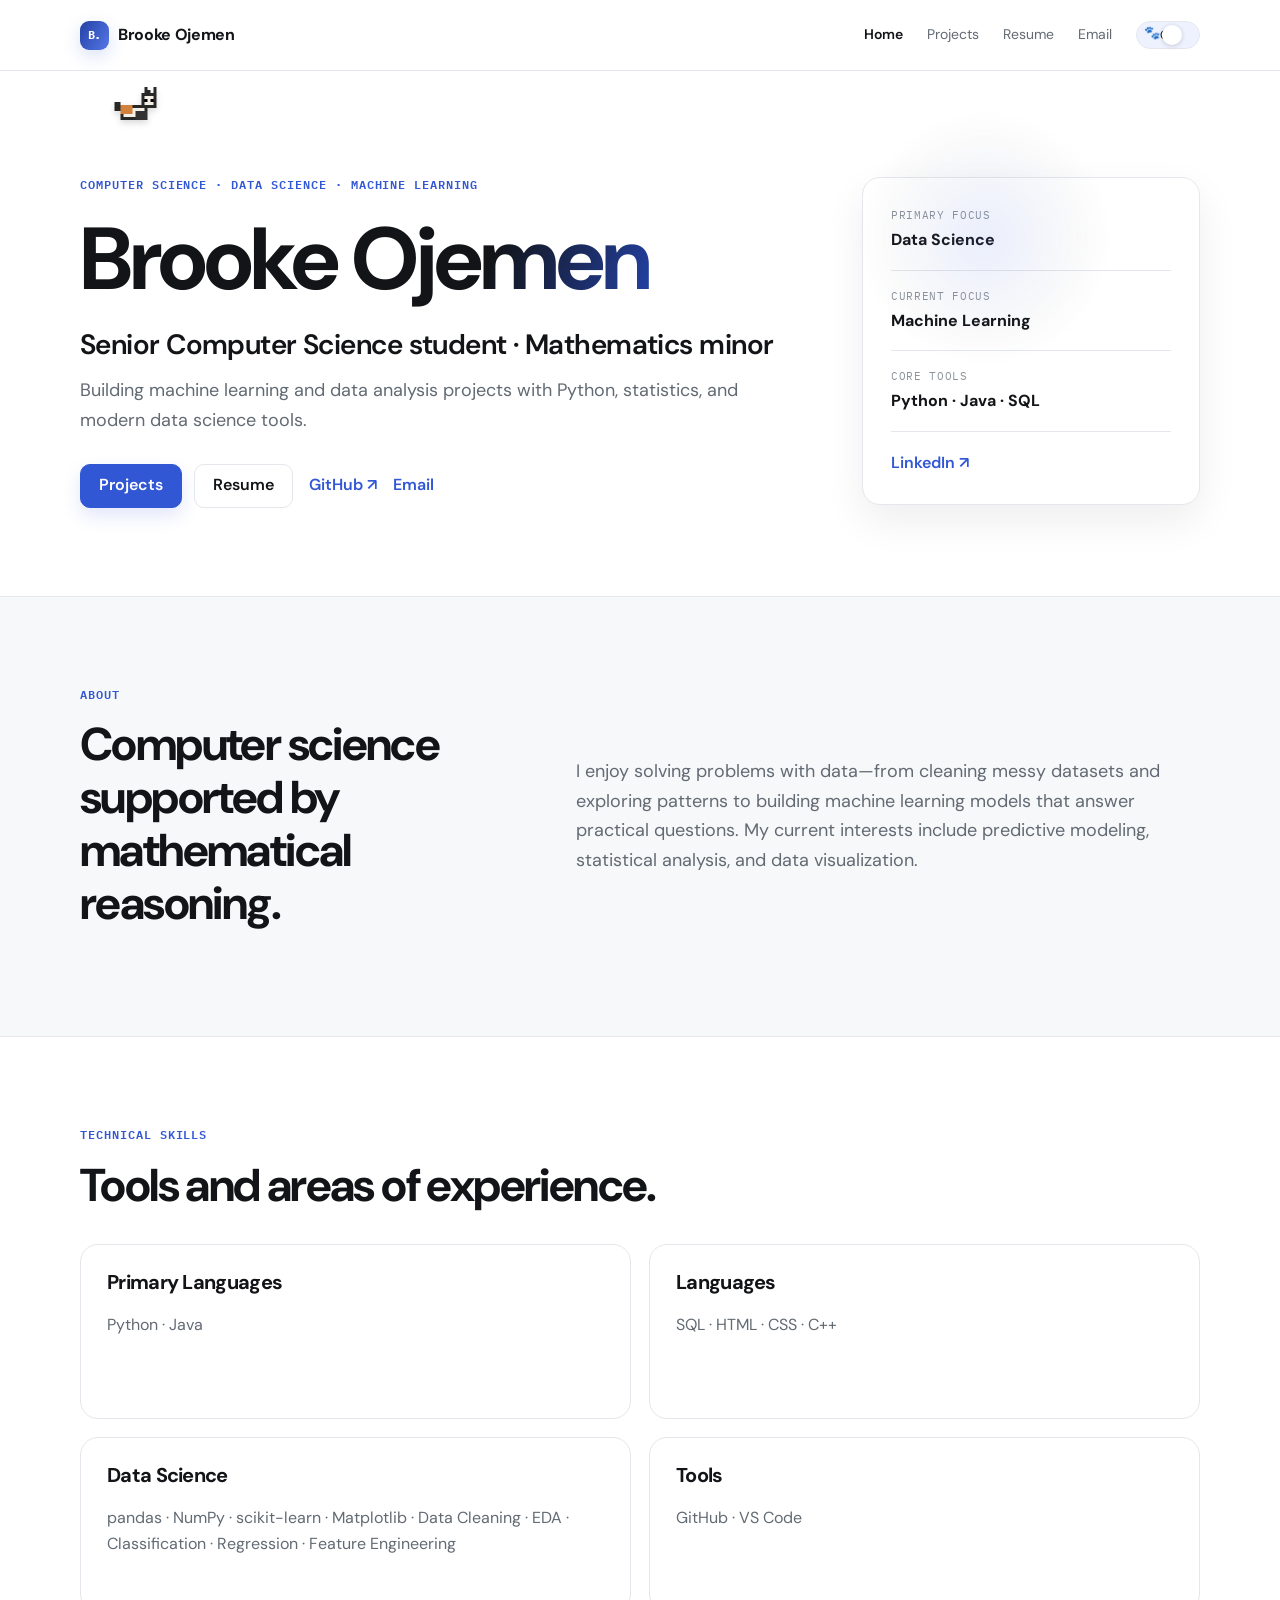
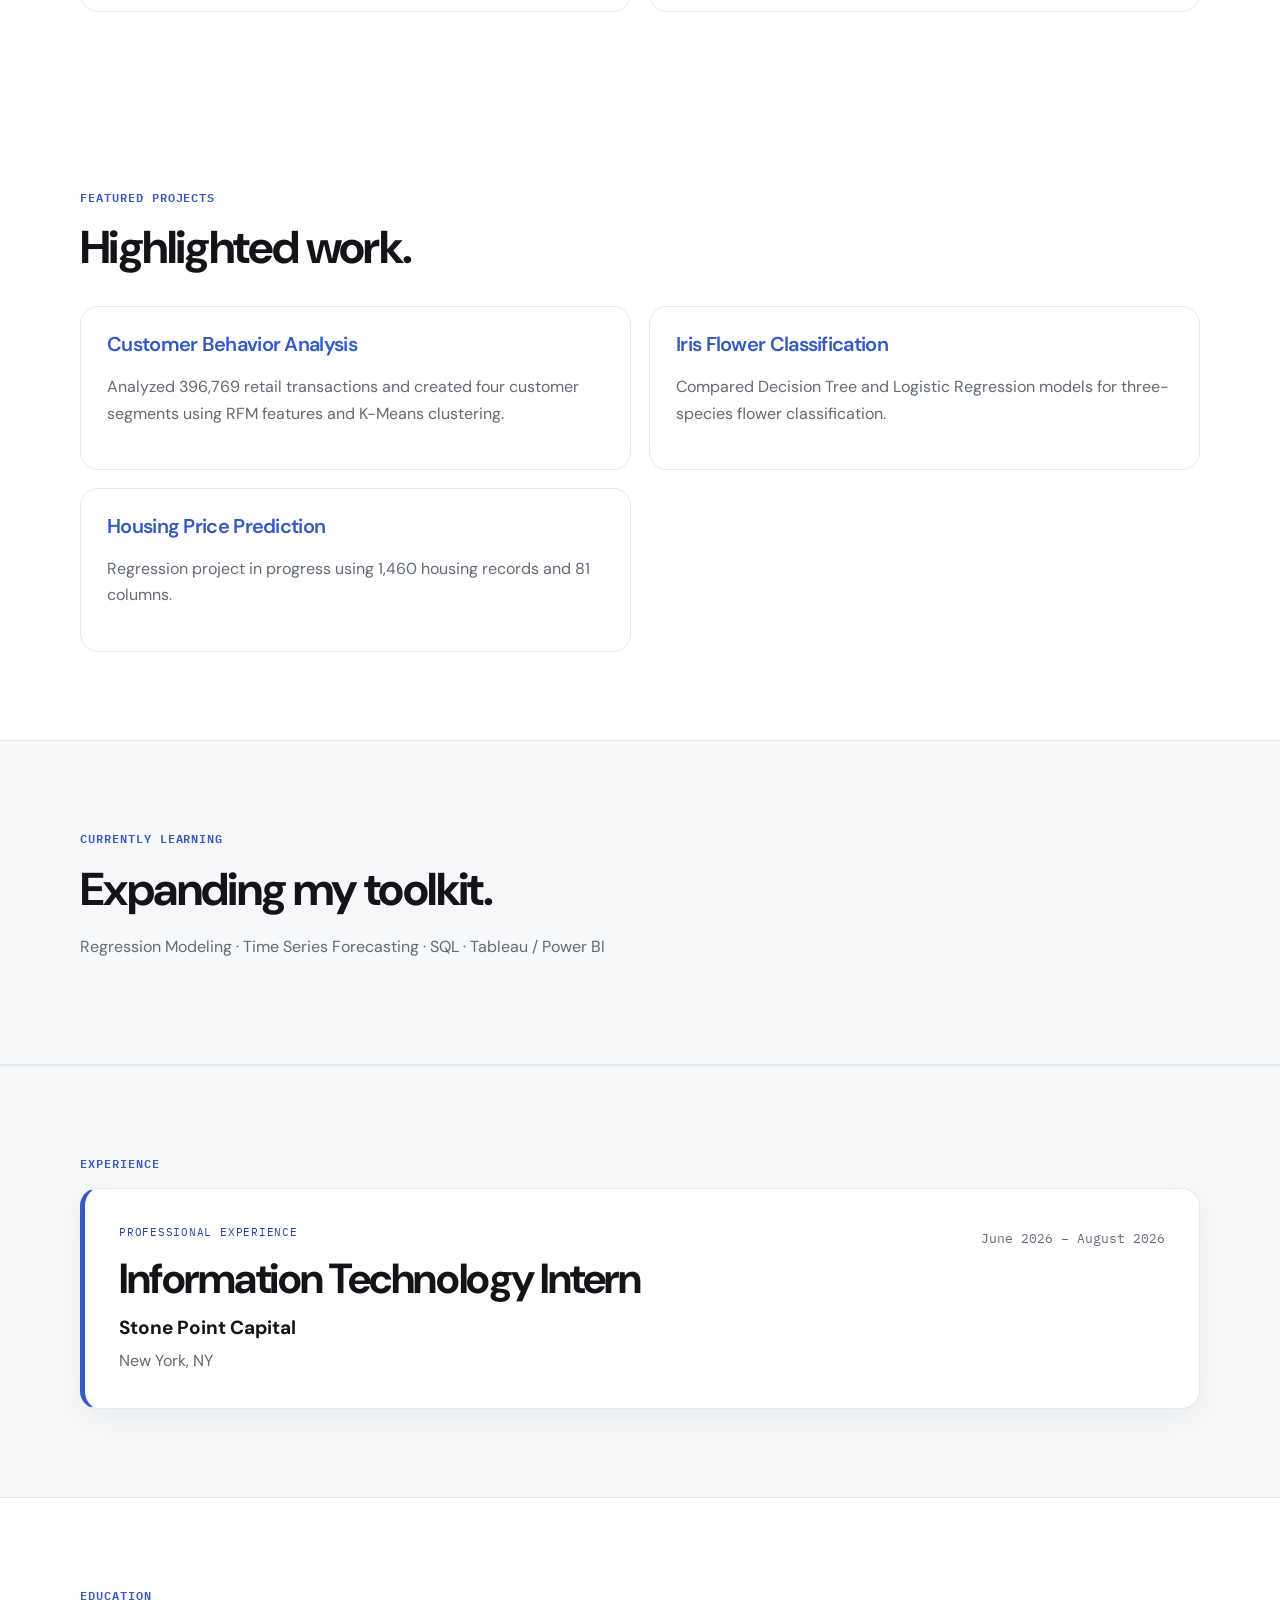
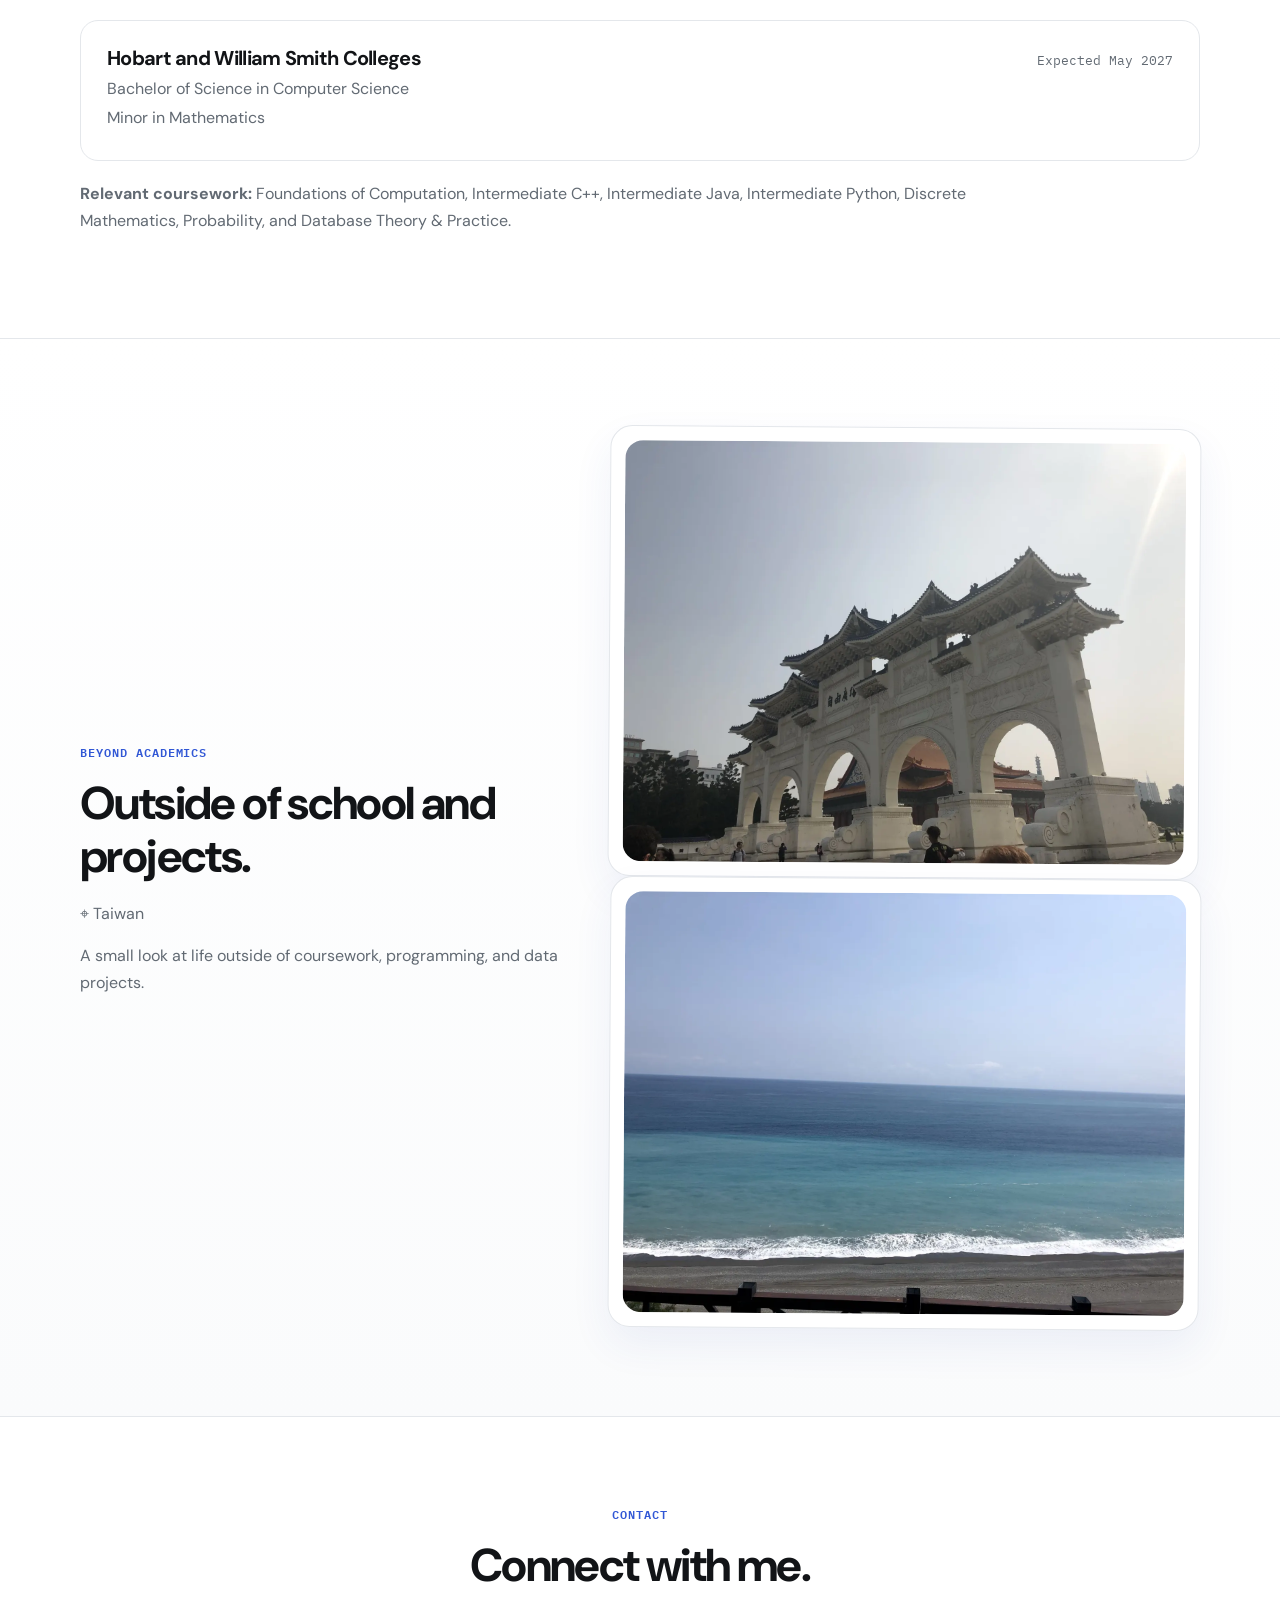
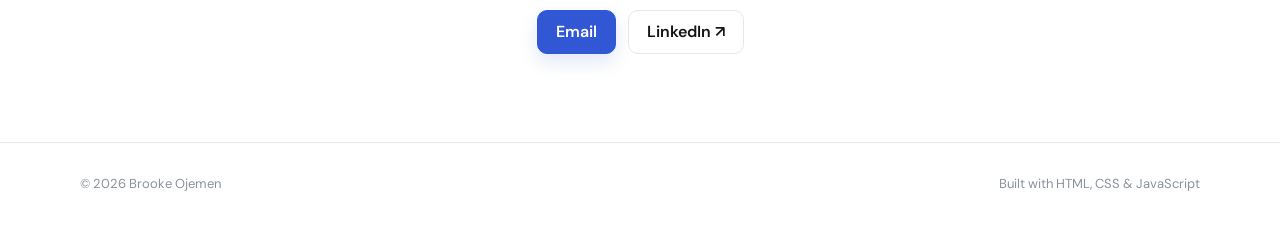
==== index.html @ 519da1c7 "Add files via upload" ====
<!DOCTYPE html>

<html lang="en">
<head>
<meta charset="utf-8"/>
<meta content="width=device-width, initial-scale=1.0" name="viewport"/>
<meta content="Brooke Ojemen — Senior Computer Science student with a Mathematics minor building machine learning and data analysis projects with Python." name="description"/>
<title>Brooke Ojemen — Data Science Portfolio</title>
<link href="https://fonts.googleapis.com" rel="preconnect"/>
<link crossorigin="" href="https://fonts.gstatic.com" rel="preconnect"/>
<link href="https://fonts.googleapis.com/css2?family=DM+Sans:wght@400;500;600;700&amp;family=IBM+Plex+Mono:wght@400;500;600&amp;display=swap" rel="stylesheet"/>
<link href="style.css" rel="stylesheet"/>
<link href="favicon.svg" rel="icon" type="image/svg+xml"/></head>
<body>
<nav class="site-nav">
<div class="container nav-inner">
<a class="brand" href="index.html"><span class="brand-mark">B.</span> Brooke Ojemen</a>
<div class="nav-links">
<a aria-current="page" href="index.html">Home</a>
<a href="projects.html">Projects</a>
<a href="resume.pdf" rel="noopener" target="_blank">Resume</a>
<a href="mailto:brooke.ojemen@gmail.com">Email</a>
<button aria-label="Hide cat" aria-pressed="true" class="cat-toggle" data-cat-toggle="" title="Hide cat" type="button"><span aria-hidden="true">🐾</span></button>
</div>
</div>
</nav>
<main>
<section class="hero hero--formal container">
<div class="hero-copy">
<p class="eyebrow">Computer Science · Data Science · Machine Learning</p>
<h1>Brooke Ojemen</h1>
<p class="hero-title">Senior Computer Science student · Mathematics minor</p>
<p class="hero-text">Building machine learning and data analysis projects with Python, statistics, and modern data science tools.</p>
<div class="hero-actions"><a class="button" href="projects.html">Projects</a><a class="button button--ghost" href="resume.pdf" rel="noopener" target="_blank">Resume</a><span class="hero-secondary-links"><a href="https://github.com/brookeojemen" rel="noopener" target="_blank">GitHub ↗</a><a href="mailto:brooke.ojemen@gmail.com">Email</a></span></div>
</div>
<aside aria-label="Professional focus" class="hero-summary">
<div class="summary-line"><span>Primary focus</span><strong>Data Science</strong></div>
<div class="summary-line"><span>Current focus</span><strong>Machine Learning</strong></div>
<div class="summary-line"><span>Core tools</span><strong>Python · Java · SQL</strong></div>
<a class="linkedin-link" href="https://www.linkedin.com/in/brooke-o-9422b2340" rel="noopener" target="_blank">LinkedIn ↗</a>
</aside>
</section>
<section class="section section--soft">
<div class="container two-col about-formal">
<div>
<p class="eyebrow">About</p>
<h2>Computer science supported by mathematical reasoning.</h2>
</div>
<div class="body-copy">
<p>I enjoy solving problems with data—from cleaning messy datasets and exploring patterns to building machine learning models that answer practical questions. My current interests include predictive modeling, statistical analysis, and data visualization.</p>
</div>
</div>
</section>
<section class="section container">
<div class="section-heading">
<div>
<p class="eyebrow">Technical Skills</p>
<h2>Tools and areas of experience.</h2>
</div>
</div>
<div class="skills-grid skills-grid--resume">
<article class="skill-card">
<h3>Primary Languages</h3>
<p>Python · Java</p>
</article>
<article class="skill-card">
<h3>Languages</h3>
<p>SQL · HTML · CSS · C++</p>
</article>
<article class="skill-card">
<h3>Data Science</h3>
<p>pandas · NumPy · scikit-learn · Matplotlib · Data Cleaning · EDA · Classification · Regression · Feature Engineering</p>
</article>
<article class="skill-card">
<h3>Tools</h3>
<p>GitHub · VS Code</p>
</article>
</div>
</section>

<section class="section container">
<div class="section-heading">
<div>
<p class="eyebrow">Featured Projects</p>
<h2>Highlighted work.</h2>
</div>
</div>
<div class="skills-grid">
<article class="skill-card">
<h3><a class="text-link" href="project-details/customer-behavior.html">Customer Behavior Analysis</a></h3>
<p>Analyzed 396,769 retail transactions and created four customer segments using RFM features and K-Means clustering.</p>
</article>
<article class="skill-card">
<h3><a class="text-link" href="project-details/iris.html">Iris Flower Classification</a></h3>
<p>Compared Decision Tree and Logistic Regression models for three-species flower classification.</p>
</article>
<article class="skill-card">
<h3><a class="text-link" href="project-details/housing.html">Housing Price Prediction</a></h3>
<p>Regression project in progress using 1,460 housing records and 81 columns.</p>
</article>
</div>
</section>

<section class="section section--soft">
<div class="container">
<p class="eyebrow">Currently Learning</p>
<h2>Expanding my toolkit.</h2>
<p>Regression Modeling · Time Series Forecasting · SQL · Tableau / Power BI</p>
</div>
</section>
<section class="section section--soft" id="experience">
<div class="container">
<p class="eyebrow">Experience</p>
<div class="experience-card">
<div class="experience-main">
<p class="experience-type">Professional Experience</p>
<h2>Information Technology Intern</h2>
<p class="experience-company">Stone Point Capital</p>
<p class="experience-location">New York, NY</p>
</div>
<div class="experience-date">June 2026 – August 2026</div>
</div>
</div>
</section>
<section class="section container">
<p class="eyebrow">Education</p>
<div class="education-card education-card--resume">
<div>
<h3>Hobart and William Smith Colleges</h3>
<p>Bachelor of Science in Computer Science</p>
<p>Minor in Mathematics</p>
</div>
<p class="education-date">Expected May 2027</p>
</div>
<p class="coursework"><strong>Relevant coursework:</strong> Foundations of Computation, Intermediate C++, Intermediate Java, Intermediate Python, Discrete Mathematics, Probability, and Database Theory &amp; Practice.</p>
</section>
<section class="section hobby-section section--soft">
<div class="container hobby-grid">
<div class="hobby-copy">
<p class="eyebrow">Beyond academics</p>
<h2>Outside of school and projects.</h2>
<p class="hobby-location"><span aria-hidden="true">⌖</span> Taiwan</p>
<p>A small look at life outside of coursework, programming, and data projects.</p>
</div>
<div class="hobby-gallery">
<figure class="hobby-card"><img alt="Photo from Taiwan" class="hobby-photo" loading="lazy" src="Image(1).webp"/></figure>
<figure class="hobby-card"><img alt="Photo from Taiwan" class="hobby-photo" loading="lazy" src="Image.webp"/></figure>
</div>
</div>
</section>
<section class="section container contact-section">
<p class="eyebrow">Contact</p>
<h2>Connect with me.</h2>
<div class="hero-actions contact-actions">
<a class="button" href="mailto:brooke.ojemen@gmail.com">Email</a>
<a class="button button--ghost" href="https://www.linkedin.com/in/brooke-o-9422b2340" rel="noopener" target="_blank">LinkedIn ↗</a>
</div>
</section>
</main>
<footer class="footer">
<div class="container footer-inner"><span>© 2026 Brooke Ojemen</span><span>Built with HTML, CSS &amp; JavaScript</span></div>
</footer>
<script src="script.js"></script>
</body>
</html>
---- style.css ----
:root {
  --bg: #ffffff;
  --surface: #f7f8fa;
  --surface-2: #f1f3f5;
  --text: #121417;
  --muted: #626a73;
  --faint: #8a929b;
  --line: #e4e7eb;
  --accent: #3157d5;
  --accent-dark: #2442a6;
  --accent-soft: #eef2ff;
  --success: #2442a6;
  --success-soft: #eef2ff;
  --warn: #91650a;
  --warn-soft: #fff7df;
  --danger: #b42318;
  --shadow: 0 16px 40px rgba(18, 20, 23, 0.07);
  --radius: 18px;
  --radius-sm: 12px;
  --container: 1120px;
  --sans: "DM Sans", system-ui, -apple-system, BlinkMacSystemFont, "Segoe UI", sans-serif;
  --mono: "IBM Plex Mono", ui-monospace, SFMono-Regular, Menlo, monospace;
}

* { box-sizing: border-box; }
html { scroll-behavior: smooth; }
body { margin: 0; background: var(--bg); color: var(--text); font-family: var(--sans); line-height: 1.65; -webkit-font-smoothing: antialiased; }
a { color: inherit; }
button, input, textarea, select { font: inherit; }
button { cursor: pointer; }
::selection { background: var(--accent-soft); }

.container { width: min(calc(100% - 40px), var(--container)); margin: 0 auto; }
.site-nav { position: sticky; top: 0; z-index: 30; background: rgba(255,255,255,.92); backdrop-filter: blur(14px); border-bottom: 1px solid var(--line); }
.nav-inner { min-height: 70px; display: flex; align-items: center; justify-content: space-between; gap: 24px; }
.brand { text-decoration: none; font-weight: 700; letter-spacing: -.02em; }
.nav-links { display: flex; gap: 24px; align-items: center; font-size: 14px; }
.nav-links a { text-decoration: none; color: var(--muted); }
.nav-links a:hover, .nav-links a[aria-current="page"] { color: var(--text); }
.nav-links a[aria-current="page"] { font-weight: 600; }

.hero { padding: 104px 0 88px; display: grid; grid-template-columns: minmax(0, 1.45fr) minmax(300px, .7fr); gap: 80px; align-items: center; }
.eyebrow { margin: 0 0 14px; color: var(--accent); font-family: var(--mono); font-size: 12px; font-weight: 600; letter-spacing: .08em; text-transform: uppercase; }
h1, h2, h3 { margin-top: 0; line-height: 1.15; letter-spacing: -.035em; }
h1 { font-size: clamp(48px, 7vw, 78px); margin-bottom: 24px; max-width: 12ch; }
h2 { font-size: clamp(30px, 4vw, 46px); margin-bottom: 18px; }
h3 { font-size: 20px; }
p { color: var(--muted); }
.hero-text { max-width: 700px; font-size: 20px; margin: 0 0 30px; }
.hero-actions, .hero-links { display: flex; gap: 12px; flex-wrap: wrap; align-items: center; }
.hero-links { margin-top: 22px; gap: 22px; font-size: 14px; }
.hero-links a, .text-link { color: var(--accent); text-decoration: none; font-weight: 600; }
.hero-links a:hover, .text-link:hover { color: var(--accent-dark); }

.button { display: inline-flex; align-items: center; justify-content: center; min-height: 44px; padding: 0 18px; border: 1px solid var(--accent); border-radius: 10px; background: var(--accent); color: white; text-decoration: none; font-weight: 600; transition: transform .15s ease, background .15s ease; }
.button:hover { background: var(--accent-dark); transform: translateY(-1px); }
.button--ghost { background: white; border-color: var(--line); color: var(--text); }
.button--ghost:hover { background: var(--surface); }
.button--danger { background: white; border-color: #d7dbe2; color: var(--danger); }
.button--danger:hover { background: #f5f6f8; }

.profile-card { border: 1px solid var(--line); border-radius: var(--radius); padding: 26px; box-shadow: var(--shadow); background: white; }
.profile-label { margin: 0 0 10px; font-size: 13px; font-family: var(--mono); color: var(--faint); text-transform: uppercase; letter-spacing: .06em; }
.profile-row { display: grid; grid-template-columns: 36px 1fr; gap: 12px; align-items: center; padding: 14px 0; border-bottom: 1px solid var(--line); }
.profile-row span { color: var(--faint); font-family: var(--mono); font-size: 12px; }
.profile-row strong { font-size: 15px; }
.profile-note { margin: 18px 0 0; font-size: 14px; }

.section { padding: 88px 0; }
.section--soft { background: var(--surface); border-top: 1px solid var(--line); border-bottom: 1px solid var(--line); }
.two-col { display: grid; grid-template-columns: .8fr 1.2fr; gap: 80px; }
.body-copy { max-width: 690px; font-size: 18px; }
.body-copy p:first-child { margin-top: 0; }
.section-heading { display: flex; justify-content: space-between; gap: 24px; align-items: end; margin-bottom: 32px; }
.section-heading h2 { margin-bottom: 0; }

.featured-grid, .skills-grid { display: grid; grid-template-columns: repeat(3, 1fr); gap: 18px; }
.skills-grid { grid-template-columns: repeat(2, 1fr); }
.mini-project, .skill-card, .education-card { border: 1px solid var(--line); background: white; border-radius: var(--radius); padding: 26px; }
.mini-project { min-height: 270px; display: flex; flex-direction: column; }
.mini-project p { margin-top: 0; }
.mini-project .tag-row { margin-top: auto; }
.skill-card h3 { margin-bottom: 18px; }

.tag-row, .metric-row { display: flex; flex-wrap: wrap; gap: 8px; }
.tag { display: inline-flex; padding: 5px 9px; border-radius: 999px; background: var(--surface-2); color: #4b5563; font-family: var(--mono); font-size: 11px; }
.metric-row { margin: 4px 0 18px; }
.metric-row span { font-size: 12px; color: var(--accent-dark); background: var(--accent-soft); padding: 6px 9px; border-radius: 8px; }

.timeline { border-top: 1px solid var(--line); }
.timeline-item { display: grid; grid-template-columns: 220px 1fr; gap: 40px; padding: 30px 0; border-bottom: 1px solid var(--line); }
.timeline-date { color: var(--faint); font-family: var(--mono); font-size: 13px; }
.timeline-item h3 { margin-bottom: 4px; }
.timeline-org { margin: 0 0 10px; }
.muted { color: var(--faint); }
.education-card { display: flex; justify-content: space-between; gap: 24px; align-items: start; }
.education-card h3, .education-card p { margin-bottom: 6px; }
.education-date { white-space: nowrap; font-family: var(--mono); font-size: 13px; }
.coursework { max-width: 920px; margin-top: 20px; }
.contact-section { text-align: center; max-width: 900px; }
.contact-section h2 { max-width: 18ch; margin-left: auto; margin-right: auto; }

.page-hero { padding: 88px 0 46px; }
.page-hero--compact { padding-bottom: 30px; }
.page-hero h1 { font-size: clamp(48px, 7vw, 72px); margin-bottom: 16px; }
.page-hero p { max-width: 720px; font-size: 18px; }
.project-controls { display: grid; grid-template-columns: 2fr 1fr 1fr 1fr; gap: 14px; padding: 22px; border: 1px solid var(--line); border-radius: var(--radius); background: var(--surface); }
.project-controls label, .project-form label { display: flex; flex-direction: column; gap: 7px; color: var(--muted); font-size: 12px; font-weight: 600; }
.project-controls input, .project-controls select, .project-form input, .project-form textarea, .project-form select { width: 100%; border: 1px solid var(--line); border-radius: 10px; background: white; color: var(--text); padding: 11px 12px; outline: none; }
.project-controls input:focus, .project-controls select:focus, .project-form input:focus, .project-form textarea:focus, .project-form select:focus { border-color: var(--accent); box-shadow: 0 0 0 3px var(--accent-soft); }
.projects-section { padding: 28px 0 90px; }
.project-list-head { display: flex; justify-content: space-between; align-items: center; margin-bottom: 18px; color: var(--muted); font-size: 14px; }
.project-grid { display: grid; grid-template-columns: repeat(2, 1fr); gap: 20px; }
.project-card { border: 1px solid var(--line); border-radius: var(--radius); padding: 28px; background: white; box-shadow: 0 1px 0 rgba(18,20,23,.02); transition: transform .18s ease, box-shadow .18s ease, border-color .18s ease; }
.project-card:hover { transform: translateY(-3px); border-color: #cfd4dc; box-shadow: var(--shadow); }
.project-card__top { display: flex; justify-content: space-between; gap: 18px; align-items: flex-start; }
.project-card h2 { font-size: 27px; margin-bottom: 16px; }
.project-meta { margin: 0 0 9px; color: var(--faint); font-family: var(--mono); font-size: 11px; text-transform: uppercase; letter-spacing: .05em; }
.project-description { min-height: 76px; }
.status { flex: 0 0 auto; padding: 5px 9px; border-radius: 999px; font-size: 11px; font-family: var(--mono); }
.status--done { background: var(--success-soft); color: var(--success); }
.status--wip { background: var(--warn-soft); color: var(--warn); }
.project-card__foot { display: flex; justify-content: space-between; gap: 18px; align-items: center; margin-top: 24px; padding-top: 18px; border-top: 1px solid var(--line); }
.project-id { color: var(--faint); font-family: var(--mono); font-size: 10px; }
.project-links { display: flex; gap: 16px; align-items: center; font-size: 13px; }
.empty-state { text-align: center; padding: 70px 20px; border: 1px dashed var(--line); border-radius: var(--radius); }

.admin-page { padding-bottom: 90px; }
.admin-layout { display: grid; grid-template-columns: minmax(0,.9fr) minmax(0,1.1fr); gap: 24px; align-items: start; }
.admin-panel { border: 1px solid var(--line); border-radius: var(--radius); padding: 26px; background: white; }
.admin-panel:first-child { position: sticky; top: 94px; }
.panel-head { display: flex; justify-content: space-between; gap: 18px; align-items: center; margin-bottom: 20px; }
.panel-head h2 { margin: 0; font-size: 25px; }
.project-form { display: grid; gap: 15px; }
.form-grid { display: grid; grid-template-columns: 1fr 1fr; gap: 14px; }
.checkbox-label { flex-direction: row !important; align-items: center; justify-content: flex-start; padding-top: 28px; }
.checkbox-label input { width: auto; }
.admin-toolbar, .admin-actions { display: flex; gap: 9px; flex-wrap: wrap; }
.admin-toolbar .button, .admin-actions .button { min-height: 38px; padding: 0 12px; font-size: 12px; }
.admin-help { padding: 12px 14px; border-radius: 10px; background: var(--accent-soft); color: var(--accent-dark); font-size: 13px; }
.admin-help code { font-family: var(--mono); }
.admin-list { display: grid; gap: 12px; }
.admin-item { border: 1px solid var(--line); border-radius: var(--radius-sm); padding: 18px; }
.admin-item h3 { margin-bottom: 6px; }
.admin-item p { margin-top: 0; }

.footer { border-top: 1px solid var(--line); padding: 30px 0 46px; }
.footer-inner { display: flex; justify-content: space-between; gap: 20px; color: var(--faint); font-size: 13px; }
.footer a { color: var(--muted); text-decoration: none; }

@media (max-width: 900px) {
  .hero { grid-template-columns: 1fr; gap: 40px; padding-top: 72px; }
  .profile-card { max-width: 620px; }
  .two-col { grid-template-columns: 1fr; gap: 24px; }
  .featured-grid { grid-template-columns: 1fr; }
  .project-controls { grid-template-columns: 1fr 1fr; }
  .project-grid { grid-template-columns: 1fr; }
  .admin-layout { grid-template-columns: 1fr; }
  .admin-panel:first-child { position: static; }
}

@media (max-width: 680px) {
  .container { width: min(calc(100% - 28px), var(--container)); }
  .site-nav { position: static; }
  .nav-inner { align-items: flex-start; padding: 16px 0; flex-direction: column; }
  .nav-links { width: 100%; gap: 14px; overflow-x: auto; padding-bottom: 2px; }
  .nav-links a { white-space: nowrap; }
  .hero { padding: 58px 0; }
  h1 { font-size: 46px; }
  .hero-text { font-size: 18px; }
  .section { padding: 64px 0; }
  .section-heading { align-items: flex-start; flex-direction: column; }
  .skills-grid { grid-template-columns: 1fr; }
  .timeline-item { grid-template-columns: 1fr; gap: 8px; }
  .education-card { flex-direction: column; }
  .project-controls { grid-template-columns: 1fr; }
  .project-card__top, .project-card__foot { flex-direction: column; align-items: flex-start; }
  .form-grid { grid-template-columns: 1fr; }
  .checkbox-label { padding-top: 0; }
  .panel-head { align-items: flex-start; flex-direction: column; }
  .footer-inner { flex-direction: column; }
}

@media (prefers-reduced-motion: reduce) {
  * { scroll-behavior: auto !important; transition: none !important; }
}


/* ============================================================
   Brooke-specific personality
   Primary accent: professional blue
   Secondary accent: neutral gray
   ============================================================ */
:root {
  --accent-bright: #5577e6;
  --neutral-accent: #6b7280;
  --neutral-soft: #f1f3f5;
  --accent-gradient: linear-gradient(120deg, #3157d5 0%, #5577e6 62%, #6b7280 140%);
}

.brand { display: inline-flex; align-items: center; gap: 9px; }
.brand-mark {
  width: 29px;
  height: 29px;
  display: inline-grid;
  place-items: center;
  border-radius: 9px;
  background: var(--accent-gradient);
  color: white;
  font-family: var(--mono);
  font-size: 12px;
  letter-spacing: -.04em;
  box-shadow: 0 6px 18px rgba(49,87,213,.18);
}

.nav-links a[aria-current="page"]::after {
  background: var(--accent-gradient);
}

.hero {
  position: relative;
}
.hero::before {
  content: "";
  position: absolute;
  width: 250px;
  height: 250px;
  right: 8%;
  top: 42px;
  border-radius: 50%;
  background: radial-gradient(circle, rgba(85,119,230,.12), rgba(107,114,128,.035) 54%, transparent 72%);
  pointer-events: none;
  filter: blur(2px);
}
.hero-copy, .profile-card { position: relative; z-index: 1; }

.terminal-kicker {
  margin: 0 0 14px;
  font-family: var(--mono);
  font-size: 13px;
  color: var(--muted);
}
.terminal-kicker span { color: var(--accent); font-weight: 700; }

.hero h1 {
  background: linear-gradient(110deg, var(--text) 0%, var(--text) 58%, var(--accent-dark) 82%, var(--accent) 100%);
  -webkit-background-clip: text;
  background-clip: text;
  color: transparent;
}

.button {
  box-shadow: 0 8px 18px rgba(49,87,213,.14);
}
.button--ghost { box-shadow: none; }

.profile-card--personality {
  overflow: hidden;
  border-top: 4px solid var(--accent);
}
.profile-card--personality::after {
  content: "";
  position: absolute;
  width: 90px;
  height: 90px;
  right: -28px;
  top: -34px;
  border-radius: 50%;
  background: var(--neutral-soft);
  z-index: -1;
}

.dataframe {
  border: 1px solid var(--line);
  border-radius: 12px;
  overflow: hidden;
  font-family: var(--mono);
  font-size: 11px;
}
.dataframe-row {
  display: grid;
  grid-template-columns: 30px minmax(0, 1.3fr) minmax(0, .8fr);
  gap: 8px;
  padding: 9px 11px;
  border-bottom: 1px solid var(--line);
  align-items: center;
}
.dataframe-row:last-child { border-bottom: 0; }
.dataframe-row > :first-child { color: var(--faint); }
.dataframe-row strong { font-weight: 500; overflow-wrap: anywhere; }
.dataframe-row em { color: var(--accent-dark); font-style: normal; }
.dataframe-head {
  background: var(--surface);
  color: var(--faint);
  font-size: 10px;
}
.profile-note { display: flex; align-items: center; gap: 7px; }

.live-dot {
  display: inline-block;
  width: 8px;
  height: 8px;
  flex: 0 0 auto;
  border-radius: 50%;
  background: var(--accent-bright);
  box-shadow: 0 0 0 4px rgba(85,119,230,.12);
}

.section--accent {
  background:
    linear-gradient(135deg, rgba(232,251,247,.86), rgba(255,255,255,.95) 52%, rgba(255,240,245,.6));
  border-top: 1px solid #dfe4ef;
  border-bottom: 1px solid #dfe4ef;
}
.currently-heading { align-items: center; }
.currently-badge {
  display: inline-flex;
  gap: 9px;
  align-items: center;
  padding: 8px 11px;
  border: 1px solid #d8deea;
  border-radius: 999px;
  background: rgba(255,255,255,.7);
  color: var(--muted);
  font-family: var(--mono);
  font-size: 11px;
}
.currently-grid {
  display: grid;
  grid-template-columns: repeat(3, 1fr);
  gap: 18px;
}
.currently-card {
  position: relative;
  min-height: 220px;
  padding: 25px;
  border: 1px solid #d8deea;
  border-radius: var(--radius);
  background: rgba(255,255,255,.8);
  overflow: hidden;
}
.currently-card::before {
  content: "";
  position: absolute;
  left: 0;
  top: 0;
  height: 4px;
  width: 100%;
  background: var(--accent-gradient);
}
.currently-card--neutral { border-color: #d8deea; }
.currently-card--neutral::before { background: var(--neutral-accent); }
.currently-label {
  display: inline-block;
  margin-bottom: 34px;
  color: var(--accent-dark);
  font-family: var(--mono);
  font-size: 10px;
  text-transform: uppercase;
  letter-spacing: .08em;
}
.currently-card--neutral .currently-label { color: #4b5563; }
.currently-card h3 { margin-bottom: 10px; }
.currently-card p { margin-bottom: 0; }

.tag:hover {
  background: var(--accent-soft);
  color: var(--accent-dark);
}

.mini-project, .project-card, .skill-card {
  position: relative;
  overflow: hidden;
}
.mini-project::before, .project-card::before {
  content: "";
  position: absolute;
  inset: 0 auto 0 0;
  width: 3px;
  background: var(--accent);
  opacity: 0;
  transition: opacity .18s ease;
}
.mini-project:hover::before, .project-card:hover::before { opacity: 1; }

.mini-question {
  color: var(--text);
  font-weight: 600;
  line-height: 1.45;
}

.project-list-note {
  color: var(--faint);
  font-family: var(--mono);
  font-size: 11px;
}

.project-question {
  margin: 2px 0 18px;
  padding: 15px 17px;
  border-left: 3px solid var(--accent);
  border-radius: 0 10px 10px 0;
  background: var(--accent-soft);
}
.project-question span,
.project-finding span {
  display: block;
  margin-bottom: 6px;
  font-family: var(--mono);
  font-size: 10px;
  text-transform: uppercase;
  letter-spacing: .08em;
  color: var(--accent-dark);
}
.project-question strong {
  display: block;
  font-size: 15px;
  line-height: 1.5;
}
.project-finding {
  margin: 16px 0 18px;
  padding: 14px 16px;
  border: 1px solid #d8deea;
  border-radius: 11px;
  background: var(--neutral-soft);
}
.project-finding span { color: #4b5563; }
.project-finding p { margin: 0; font-size: 14px; color: #4b5563; }

.status--done { border: 1px solid #d8deea; }
.status--wip {
  background: var(--neutral-soft);
  color: #4b5563;
  border: 1px solid #d8deea;
}

.project-card:hover {
  border-color: #c9d2e6;
  box-shadow: 0 20px 44px rgba(36,66,166,.09);
}

.text-link::after {
  content: "";
}
.text-link:hover { text-decoration: underline; text-decoration-color: rgba(49,87,213,.35); text-underline-offset: 4px; }

@media (max-width: 900px) {
  .currently-grid { grid-template-columns: 1fr; }
  .currently-card { min-height: auto; }
}

@media (max-width: 680px) {
  .hero::before { right: -100px; top: 20px; }
  .project-list-note { display: none; }
}


/* ============================================================
   Project journey timeline
   ============================================================ */
.projects-timeline {
  position: relative;
  display: grid;
  gap: 0;
  margin-top: 6px;
}

.projects-timeline::before {
  content: "";
  position: absolute;
  left: 96px;
  top: 12px;
  bottom: 18px;
  width: 2px;
  border-radius: 999px;
  background: linear-gradient(
    to bottom,
    rgba(49,87,213,.95),
    rgba(85,119,230,.72) 68%,
    rgba(107,114,128,.5)
  );
}

.timeline-project {
  position: relative;
  display: grid;
  grid-template-columns: 76px minmax(0, 1fr);
  gap: 44px;
  align-items: start;
  padding: 0 0 34px;
}

.timeline-project:last-child { padding-bottom: 8px; }

.timeline-date-block {
  position: relative;
  padding-top: 19px;
  text-align: right;
}

.timeline-date-block time {
  display: inline-block;
  color: var(--muted);
  font-family: var(--mono);
  font-size: 11px;
  line-height: 1.3;
  white-space: nowrap;
}

.timeline-dot {
  position: absolute;
  right: -27px;
  top: 22px;
  width: 13px;
  height: 13px;
  border-radius: 50%;
  background: #fff;
  border: 3px solid var(--accent);
  box-shadow: 0 0 0 5px rgba(49,87,213,.1);
  z-index: 2;
}

.timeline-project--wip .timeline-dot {
  border-color: var(--neutral-accent);
  box-shadow: 0 0 0 5px rgba(107,114,128,.10);
}

.timeline-project .project-card { margin: 0; }

.timeline-project--done .project-card { border-top: 1px solid #d8deea; }

.timeline-project--wip .project-card { border-top: 1px solid #d8deea; }

.timeline-project .project-card:hover { transform: translateY(-2px); }

@media (max-width: 760px) {
  .projects-timeline::before { display: none; }

  .timeline-project {
    display: block;
    padding-bottom: 26px;
  }

  .timeline-date-block {
    text-align: left;
    padding: 0 0 8px;
  }

  .timeline-date-block time {
    color: var(--accent-dark);
    font-size: 11px;
    font-weight: 600;
  }

  .timeline-dot { display: none; }
}


/* ============================================================
   Beyond the data / hobby photo
   ============================================================ */
.hobby-section {
  background: linear-gradient(180deg, #ffffff 0%, #fafbfc 100%);
}

.hobby-grid {
  display: grid;
  grid-template-columns: minmax(0, .9fr) minmax(320px, 1.1fr);
  gap: 46px;
  align-items: center;
}

.hobby-copy h2 {
  max-width: 14ch;
}

.hobby-copy p {
  max-width: 58ch;
}

.hobby-note {
  font-size: 13px;
  color: var(--faint);
}

.hobby-card {
  margin: 0;
  padding: 14px;
  border: 1px solid var(--line);
  border-radius: calc(var(--radius) + 4px);
  background: #fff;
  box-shadow: 0 18px 40px rgba(36,66,166,.07);
  transform: rotate(.4deg);
  transition: transform .18s ease, box-shadow .18s ease;
}

.hobby-card:hover {
  transform: rotate(0deg) translateY(-2px);
  box-shadow: 0 22px 46px rgba(36,66,166,.10);
}

.hobby-image-placeholder,
.hobby-photo {
  width: 100%;
  aspect-ratio: 4 / 3;
  border-radius: var(--radius);
}

.hobby-image-placeholder {
  display: grid;
  place-items: center;
  background:
    radial-gradient(circle at 22% 25%, rgba(85,119,230,.28), transparent 22%),
    radial-gradient(circle at 78% 72%, rgba(107,114,128,.22), transparent 24%),
    linear-gradient(135deg, #eef2ff, #f5f6f8);
  border: 1px dashed #d8deea;
  color: var(--accent-dark);
  font-family: var(--mono);
  font-size: 12px;
  text-transform: lowercase;
  letter-spacing: .04em;
}

.hobby-photo {
  display: block;
  object-fit: cover;
}

.hobby-card figcaption {
  display: grid;
  gap: 3px;
  padding: 13px 3px 2px;
}

.hobby-card figcaption strong {
  font-size: 15px;
}

.hobby-card figcaption span {
  color: var(--muted);
  font-size: 13px;
}

@media (max-width: 820px) {
  .hobby-grid {
    grid-template-columns: 1fr;
    gap: 28px;
  }

  .hobby-copy h2 {
    max-width: none;
  }

  .hobby-card {
    transform: none;
  }
}

/* 2026 professional portfolio refinement */
.hero--formal { grid-template-columns: minmax(0, 1.35fr) minmax(300px, .65fr); }
.hero--formal h1 { max-width: none; margin-bottom: 12px; font-size: clamp(52px, 8vw, 88px); }
.hero-title { margin: 0 0 8px; color: var(--text); font-size: clamp(20px, 3vw, 28px); font-weight: 600; letter-spacing: -.02em; }
.hero--formal .hero-text { margin-bottom: 28px; font-size: 18px; }
.hero-summary { border: 1px solid var(--line); border-radius: var(--radius); background: white; box-shadow: var(--shadow); padding: 28px; }
.summary-line { display: grid; gap: 3px; padding: 16px 0; border-bottom: 1px solid var(--line); }
.summary-line:first-child { padding-top: 0; }
.summary-line span { color: var(--faint); font-family: var(--mono); font-size: 11px; text-transform: uppercase; letter-spacing: .06em; }
.summary-line strong { font-size: 16px; }
.linkedin-link { display: inline-block; margin-top: 18px; color: var(--accent); font-weight: 600; text-decoration: none; }
.about-formal .body-copy { display: flex; align-items: center; }
.about-formal .body-copy p { margin: 0; }
.skills-grid--resume .skill-card { min-height: 175px; }
.skills-grid--resume .skill-card p { margin: 0; }
.experience-card { display: grid; grid-template-columns: minmax(0,1fr) auto; gap: 32px; align-items: start; padding: 34px; border: 1px solid var(--line); border-left: 5px solid var(--accent); border-radius: var(--radius); background: white; box-shadow: 0 10px 30px rgba(18,20,23,.05); }
.experience-type { margin: 0 0 14px; color: var(--accent-dark); font-family: var(--mono); font-size: 11px; text-transform: uppercase; letter-spacing: .07em; }
.experience-card h2 { margin-bottom: 9px; font-size: clamp(28px,4vw,42px); }
.experience-company { margin: 0; color: var(--text); font-size: 19px; font-weight: 700; }
.experience-location { margin: 4px 0 0; }
.experience-date { padding-top: 5px; color: var(--muted); font-family: var(--mono); font-size: 13px; white-space: nowrap; }
.education-card--resume p { margin: 3px 0; }
.contact-actions { justify-content: center; }
.project-card { padding: 0; }
.project-card__visual { min-height: 120px; display: flex; align-items: flex-end; padding: 20px 24px; border-bottom: 1px solid var(--line); background: linear-gradient(135deg, var(--accent-soft), #fff 60%, var(--neutral-soft)); }
.project-card__visual span { font-family: var(--mono); font-size: 11px; color: var(--accent-dark); text-transform: uppercase; letter-spacing: .08em; }
.project-card__body { padding: 26px 28px 28px; }
.project-links .button { min-height: 38px; padding: 0 13px; font-size: 12px; }
.project-links .button--ghost { border-color: var(--line); }
@media (max-width: 900px) {
  .hero--formal { grid-template-columns: 1fr; }
}
@media (max-width: 680px) {
  .experience-card { grid-template-columns: 1fr; padding: 26px; }
  .experience-date { white-space: normal; }
}


/* Light / dark appearance switch */
:root {
  color-scheme: light;
  --nav-bg: rgba(255,255,255,.92);
  --card: #ffffff;
  --accent-bright: #5577e6;
  --neutral-accent: #6b7280;
  --neutral-soft: #f1f3f5;
  --accent-gradient: linear-gradient(120deg, #2442a6, #5577e6);
}

html[data-theme="dark"] {
  color-scheme: dark;
  --bg: #0e1116;
  --surface: #151922;
  --surface-2: #1d2330;
  --text: #f3f5f7;
  --muted: #aeb6c2;
  --faint: #7f8998;
  --line: #2a3240;
  --accent: #8da6ff;
  --accent-dark: #b0c0ff;
  --accent-soft: #202b4d;
  --success: #aab9ee;
  --success-soft: #202b4d;
  --warn: #d7c28c;
  --warn-soft: #302b20;
  --danger: #ffaaa3;
  --shadow: 0 18px 46px rgba(0,0,0,.32);
  --nav-bg: rgba(14,17,22,.9);
  --card: #171c25;
  --accent-gradient: linear-gradient(120deg, #718cff, #9fb1ff);
}

.site-nav { background: var(--nav-bg); }
.profile-card, .mini-project, .skill-card, .education-card, .project-card,
.admin-panel, .hero-summary, .experience-card, .hobby-card { background: var(--card); }
.button--ghost, .button--danger,
.project-controls input, .project-controls select,
.project-form input, .project-form textarea, .project-form select { background: var(--card); }

.theme-toggle {
  position: relative;
  width: 50px;
  height: 28px;
  flex: 0 0 auto;
  padding: 0;
  border: 1px solid var(--line);
  border-radius: 999px;
  background: var(--surface-2);
  color: var(--text);
  box-shadow: none;
}
.theme-toggle::before {
  content: "☀";
  position: absolute;
  top: 3px;
  left: 3px;
  width: 20px;
  height: 20px;
  display: grid;
  place-items: center;
  border-radius: 50%;
  background: var(--card);
  font-size: 11px;
  line-height: 1;
  box-shadow: 0 1px 5px rgba(0,0,0,.18);
  transition: transform .2s ease;
}
html[data-theme="dark"] .theme-toggle::before { content: "☾"; transform: translateX(22px); }
.theme-toggle:hover { border-color: var(--accent); }
.theme-toggle:focus-visible { outline: 3px solid var(--accent-soft); outline-offset: 2px; }

html[data-theme="dark"] .hero::before {
  background: radial-gradient(circle, rgba(85,119,230,.13), rgba(107,114,128,.04) 54%, transparent 72%);
}
html[data-theme="dark"] .section--accent,
html[data-theme="dark"] .hobby-section {
  background: linear-gradient(135deg, #151922, #10141b);
  border-color: var(--line);
}
html[data-theme="dark"] .currently-badge,
html[data-theme="dark"] .currently-card { background: rgba(23,28,37,.86); border-color: var(--line); }
html[data-theme="dark"] .project-card__visual {
  background: linear-gradient(135deg, #202b4d, #171c25 65%, #1d2330);
}
html[data-theme="dark"] .timeline-dot { background: var(--bg); }
html[data-theme="dark"] .tag { color: #c8ced8; }
html[data-theme="dark"] .project-card:hover { border-color: #46516a; }

@media (max-width: 680px) {
  .nav-links { gap: 12px; }
  .theme-toggle { width: 46px; }
  html[data-theme="dark"] .theme-toggle::before { transform: translateX(18px); }
}

/* Interactive calico cat */
.portfolio-cat {
  position: fixed;
  left: 24px;
  top: 38px;
  width: 58px;
  height: 42px;
  z-index: 80;
  cursor: grab;
  user-select: none;
  touch-action: none;
  filter: drop-shadow(0 3px 3px rgba(18, 20, 23, .16));
  transition: filter .2s ease;
}
.portfolio-cat:hover { filter: drop-shadow(0 4px 5px rgba(18, 20, 23, .24)); }
.portfolio-cat.is-dragging { cursor: grabbing; }
.portfolio-cat__sprite {
  width: 100%;
  height: 100%;
  display: block;
  transform-origin: center;
}
.portfolio-cat[data-direction="left"] .portfolio-cat__sprite { transform: scaleX(-1); }
.portfolio-cat.is-walking .portfolio-cat__leg--front { animation: cat-step-a .34s ease-in-out infinite alternate; transform-origin: 38px 31px; }
.portfolio-cat.is-walking .portfolio-cat__leg--back { animation: cat-step-b .34s ease-in-out infinite alternate; transform-origin: 23px 31px; }
.portfolio-cat.is-walking .portfolio-cat__tail { animation: cat-tail .7s ease-in-out infinite alternate; transform-origin: 13px 23px; }
.portfolio-cat.is-dragging .portfolio-cat__body { animation: cat-held .55s ease-in-out infinite alternate; transform-origin: center; }
@keyframes cat-step-a { to { transform: rotate(13deg) translateY(1px); } }
@keyframes cat-step-b { to { transform: rotate(-13deg) translateY(1px); } }
@keyframes cat-tail { to { transform: rotate(-10deg); } }
@keyframes cat-held { to { transform: rotate(2deg) translateY(1px); } }
@media (max-width: 760px) {
  .portfolio-cat { width: 50px; height: 36px; top: 42px; }
}
@media (prefers-reduced-motion: reduce) {
  .portfolio-cat.is-walking .portfolio-cat__leg--front,
  .portfolio-cat.is-walking .portfolio-cat__leg--back,
  .portfolio-cat.is-walking .portfolio-cat__tail,
  .portfolio-cat.is-dragging .portfolio-cat__body { animation: none; }
}


/* Cat visibility switch */
.cat-toggle {
  position: relative;
  width: 50px;
  height: 28px;
  flex: 0 0 auto;
  padding: 0;
  border: 1px solid var(--line);
  border-radius: 999px;
  background: var(--accent-soft);
  color: var(--text);
  cursor: pointer;
}
.cat-toggle::before {
  content: "";
  position: absolute;
  top: 3px;
  left: 25px;
  width: 20px;
  height: 20px;
  border-radius: 50%;
  background: var(--card);
  box-shadow: 0 1px 5px rgba(0,0,0,.18);
  transition: left .2s ease;
}
.cat-toggle span {
  position: absolute;
  left: 7px;
  top: 4px;
  font-size: 13px;
  line-height: 1;
}
.cat-toggle.is-off { background: var(--surface-2); }
.cat-toggle.is-off::before { left: 3px; }
.cat-toggle.is-off span { left: 29px; opacity: .55; }
.cat-toggle:hover { border-color: var(--accent); }
.cat-toggle:focus-visible { outline: 3px solid var(--accent-soft); outline-offset: 2px; }
.portfolio-cat[hidden] { display: none; }

/* 2026 portfolio refinement */
a:focus-visible, button:focus-visible, input:focus-visible, select:focus-visible {
  outline: 3px solid var(--accent);
  outline-offset: 3px;
}
.hero-secondary-links { display: inline-flex; gap: 16px; align-items: center; margin-left: 4px; }
.hero-secondary-links a { color: var(--accent); text-decoration: none; font-weight: 600; }
.hero-secondary-links a:hover { color: var(--accent-dark); text-decoration: underline; }
.project-controls { display: block; padding: 0; border: 0; background: transparent; }
.category-filters { display: flex; flex-wrap: wrap; gap: 10px; }
.filter-chip { border: 1px solid var(--line); border-radius: 999px; background: #fff; color: var(--muted); padding: 9px 15px; font-weight: 600; }
.filter-chip:hover, .filter-chip.is-active { border-color: var(--accent); background: var(--accent-soft); color: var(--accent-dark); }
.project-grid { grid-template-columns: repeat(3, minmax(0, 1fr)); }
.project-card--case-study { padding: 0; overflow: hidden; display: flex; flex-direction: column; }
.project-image-link { display: block; border-bottom: 1px solid var(--line); background: var(--surface); }
.project-card__image { display: block; width: 100%; aspect-ratio: 16 / 10; object-fit: cover; }
.project-card__body { padding: 24px; display: flex; flex-direction: column; flex: 1; }
.project-card--case-study .project-card__foot { margin-top: auto; }
.project-card--case-study .project-description { min-height: 0; }
.case-study { padding: 70px 0 100px; }
.case-study-header { max-width: 850px; margin-bottom: 42px; }
.case-study-header h1 { max-width: 15ch; }
.case-study-lede { font-size: 20px; max-width: 750px; }
.case-study-hero-image { width: 100%; aspect-ratio: 16 / 8; object-fit: cover; border: 1px solid var(--line); border-radius: var(--radius); background: var(--surface); }
.case-study-layout { display: grid; grid-template-columns: minmax(0, 1fr) 280px; gap: 64px; margin-top: 58px; }
.case-study-main section { padding-bottom: 34px; margin-bottom: 34px; border-bottom: 1px solid var(--line); }
.case-study-main h2 { font-size: 30px; }
.case-study-sidebar { align-self: start; position: sticky; top: 96px; border: 1px solid var(--line); border-radius: var(--radius); padding: 22px; background: var(--surface); }
.case-study-sidebar h2 { font-size: 18px; }
.case-study-sidebar dl { margin: 0; }
.case-study-sidebar dt { color: var(--faint); font-family: var(--mono); font-size: 11px; text-transform: uppercase; margin-top: 16px; }
.case-study-sidebar dd { margin: 4px 0 0; color: var(--text); }
.placeholder-note { padding: 16px 18px; border-left: 3px solid var(--accent); background: var(--accent-soft); color: var(--accent-dark); border-radius: 0 10px 10px 0; }
.cat-toggle::after { content: " Cat"; font-size: 12px; margin-left: 4px; }
.cat-toggle { width: auto !important; min-width: 64px; padding: 0 9px !important; }
@media (max-width: 960px) { .project-grid { grid-template-columns: 1fr 1fr; } }
@media (max-width: 760px) {
  .project-grid { grid-template-columns: 1fr; }
  .case-study-layout { grid-template-columns: 1fr; gap: 28px; }
  .case-study-sidebar { position: static; }
  .hero-secondary-links { width: 100%; margin-left: 0; }
}

/* Crisp pixel-art cat sprite */
.portfolio-cat__sprite.pixel {
  width: 48px;
  height: 48px;
  image-rendering: pixelated;
  image-rendering: crisp-edges;
}
.portfolio-cat[data-direction="left"] .portfolio-cat__sprite.pixel { transform: scaleX(-1); }
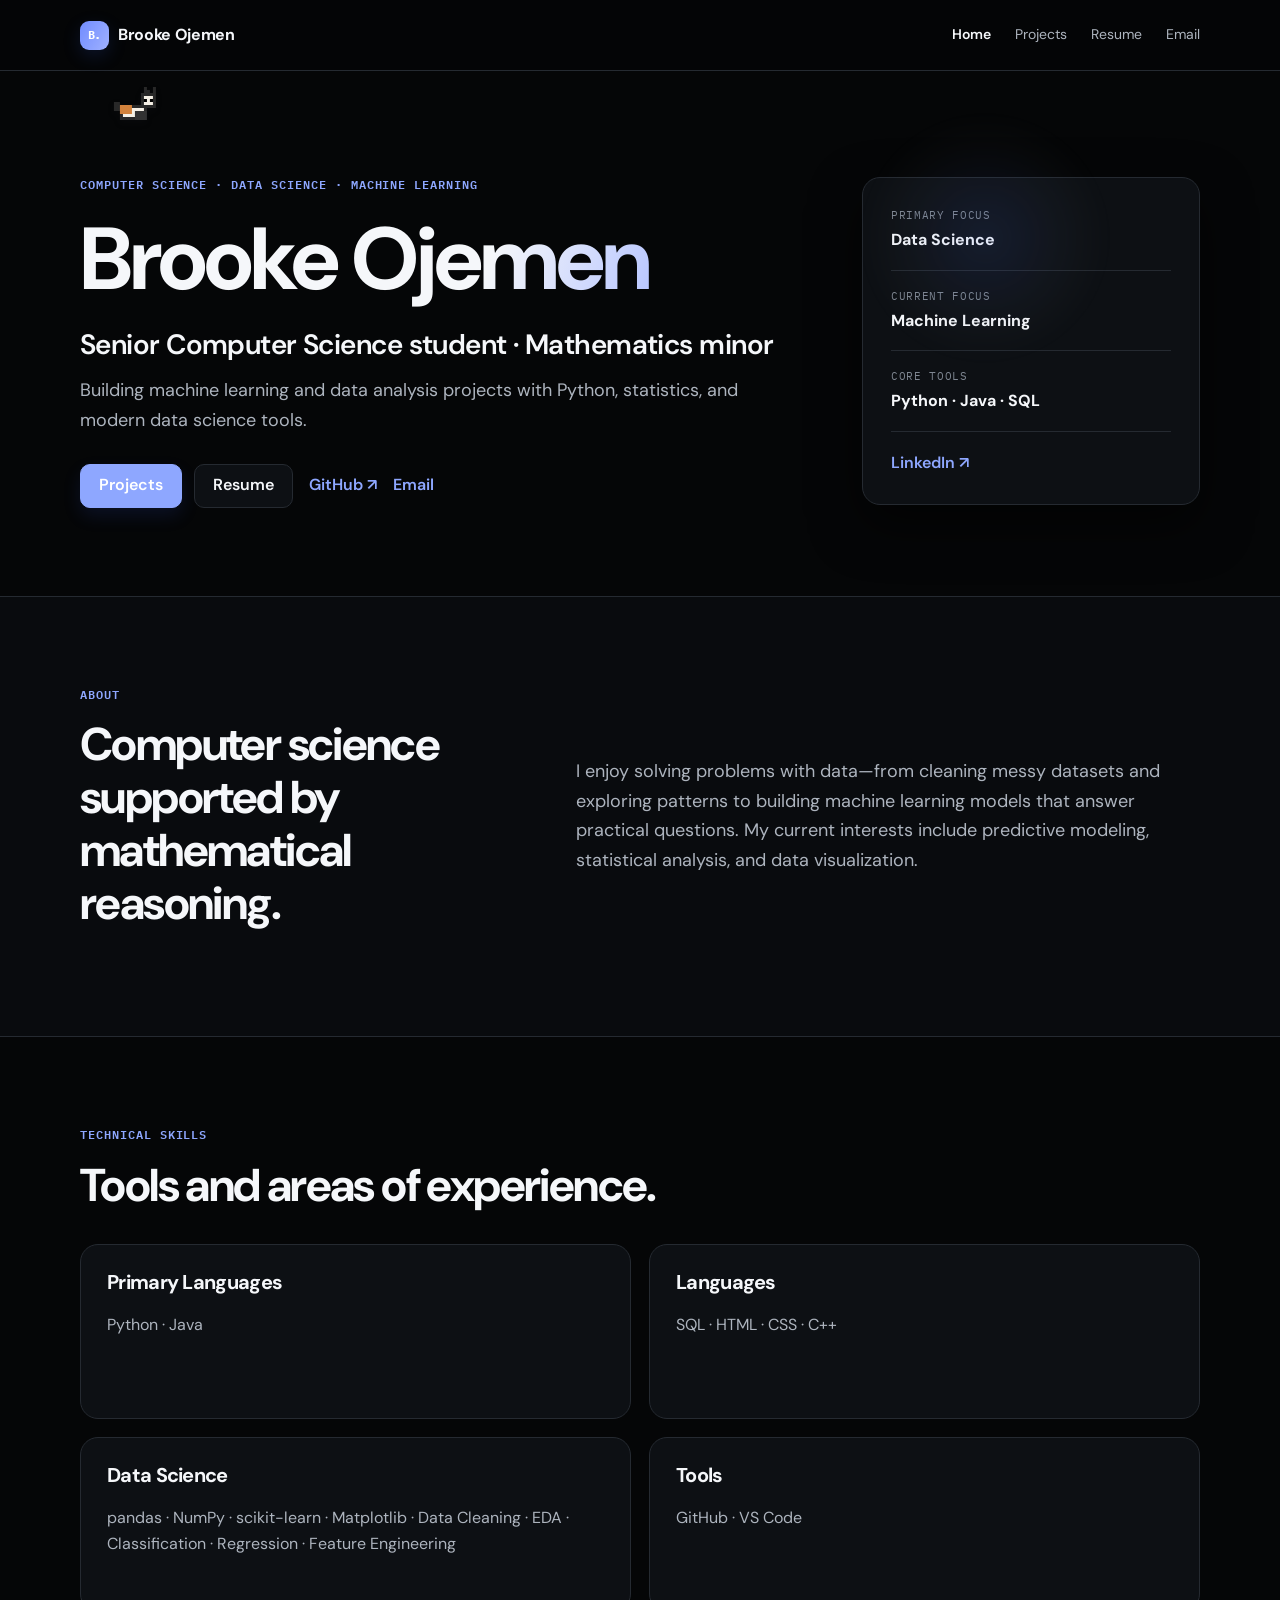
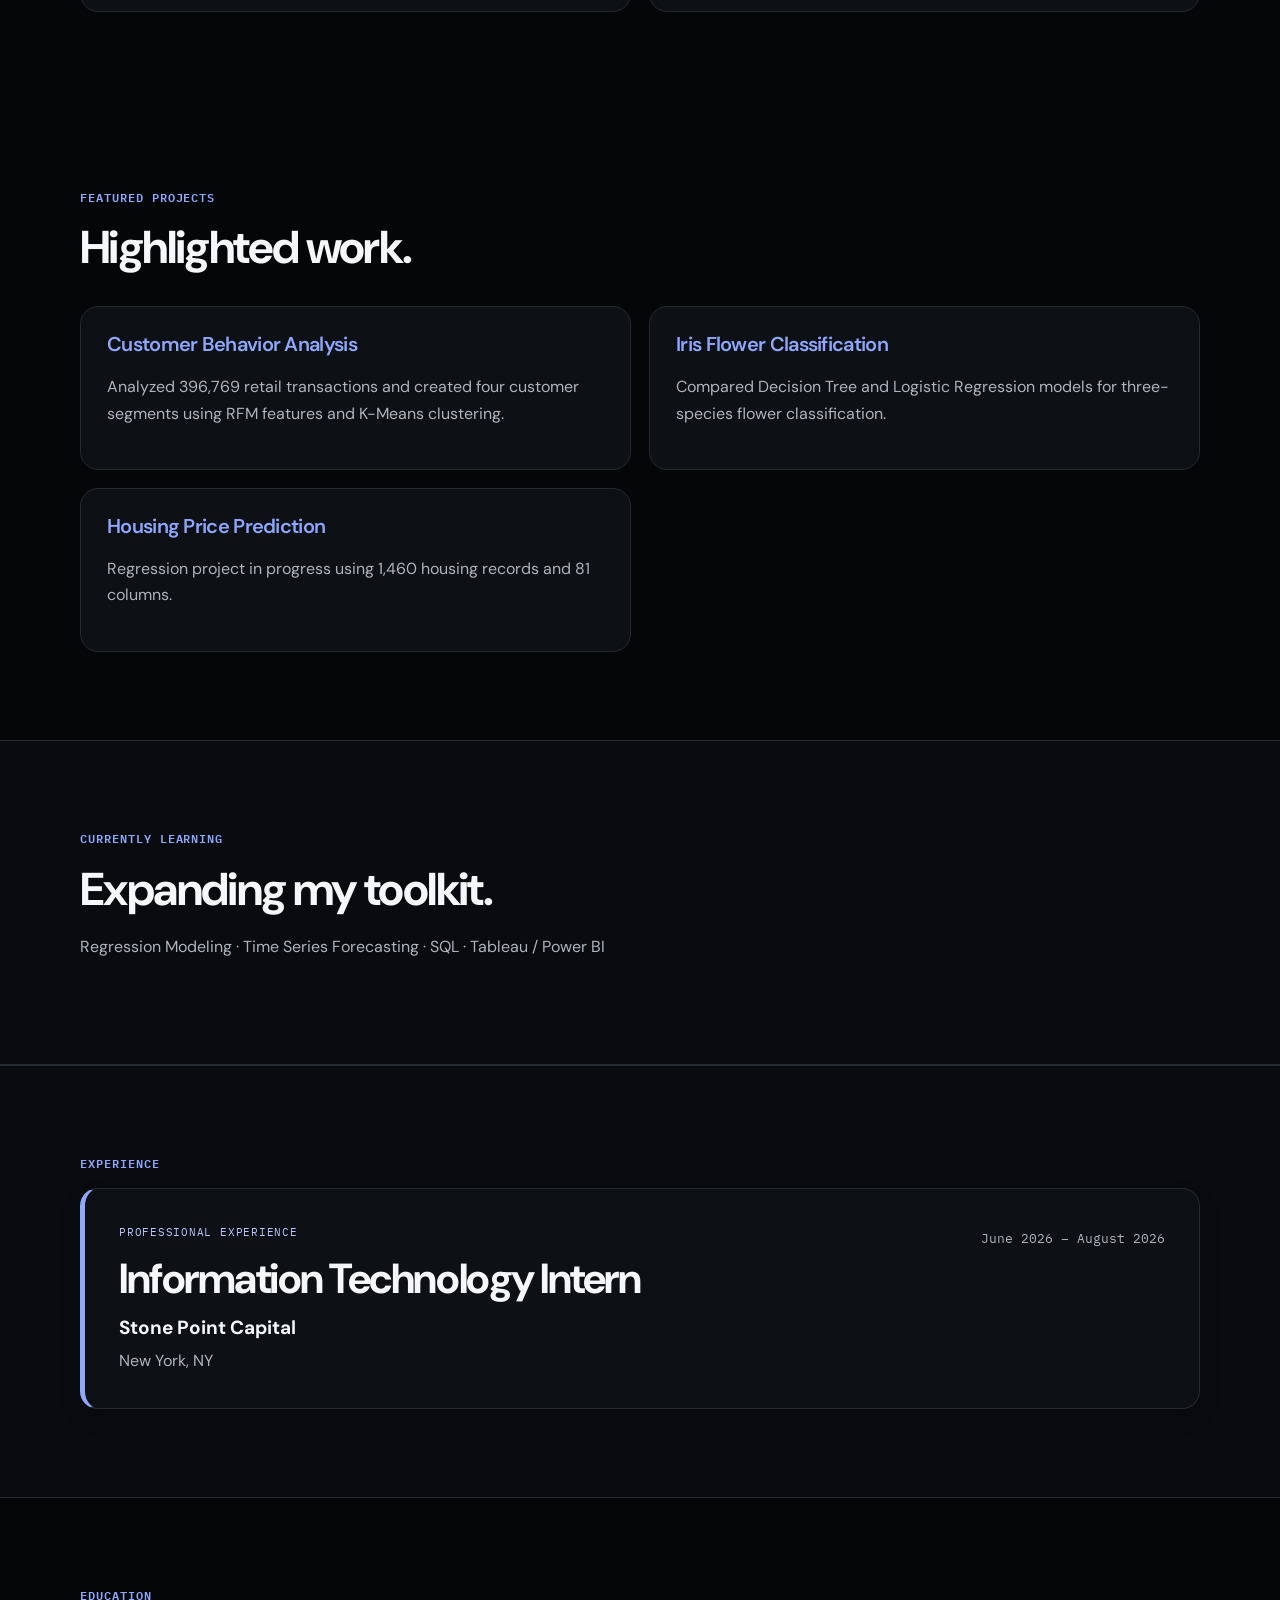
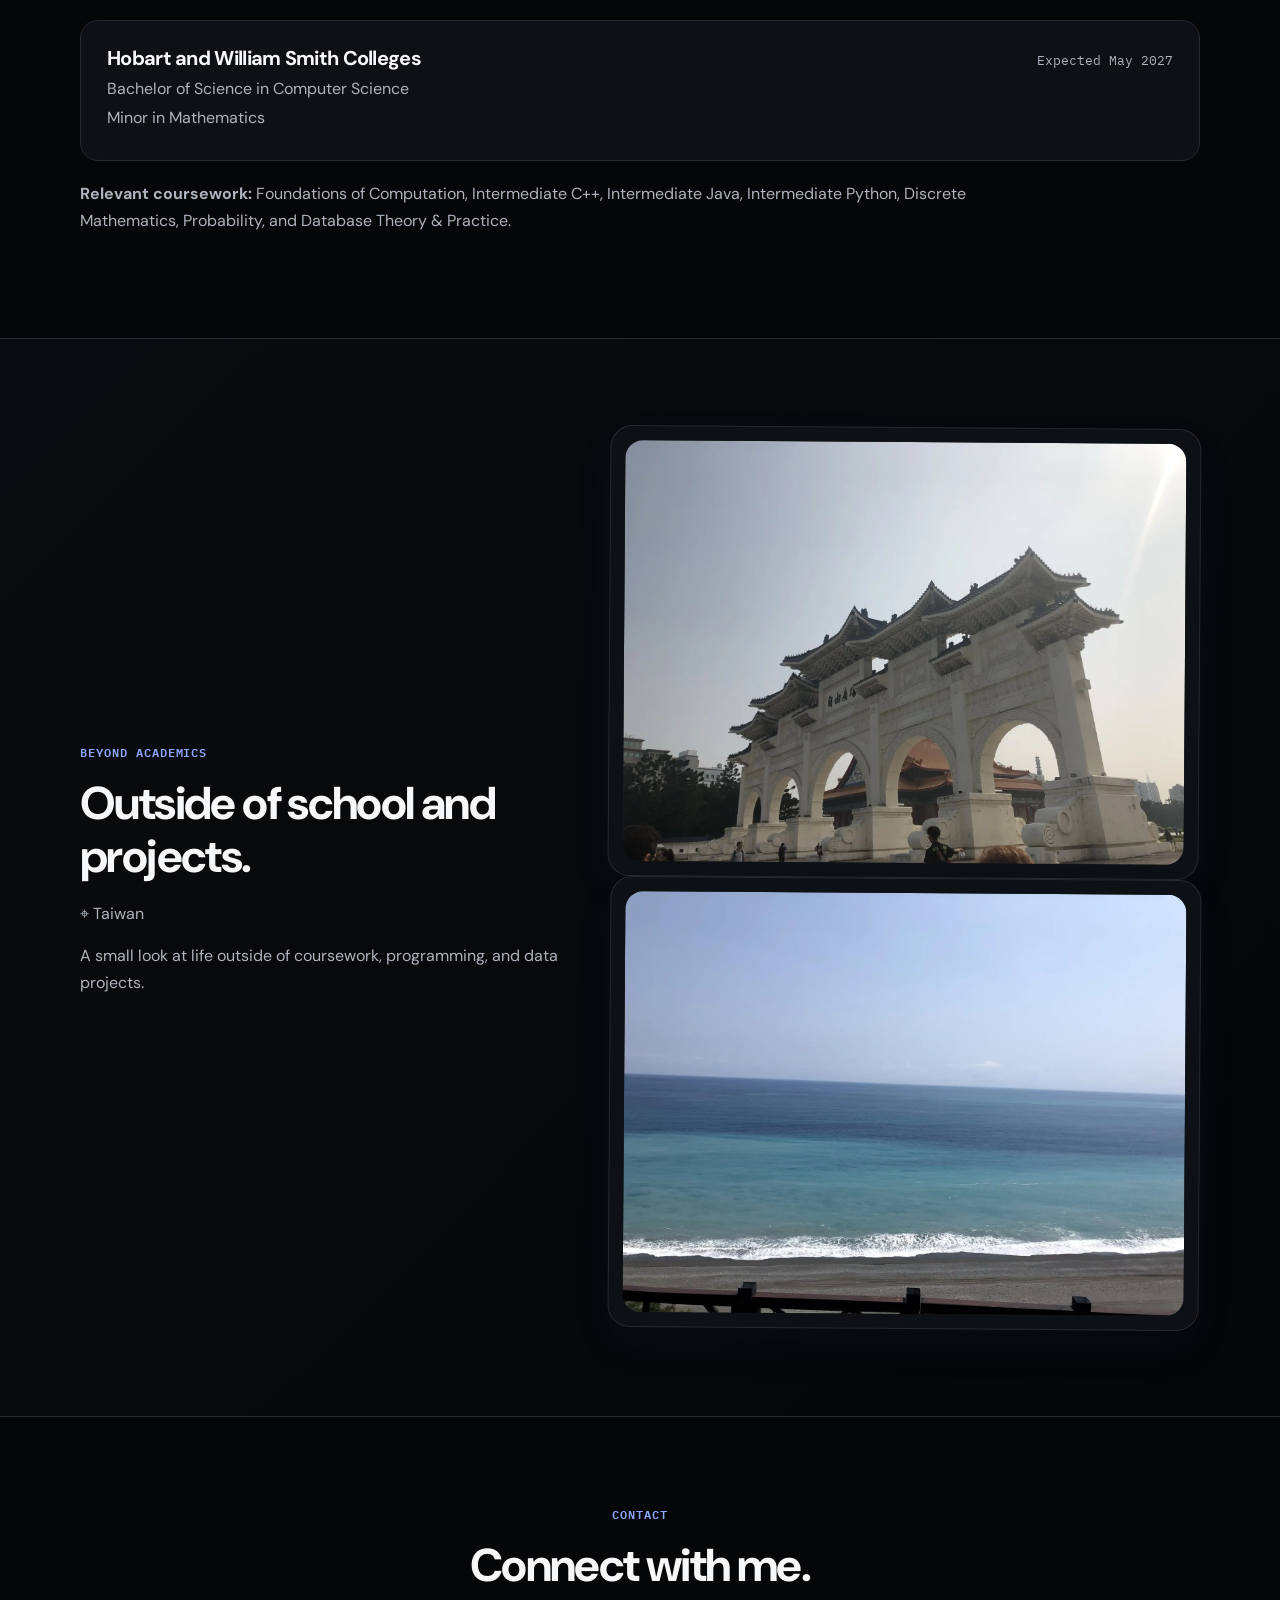
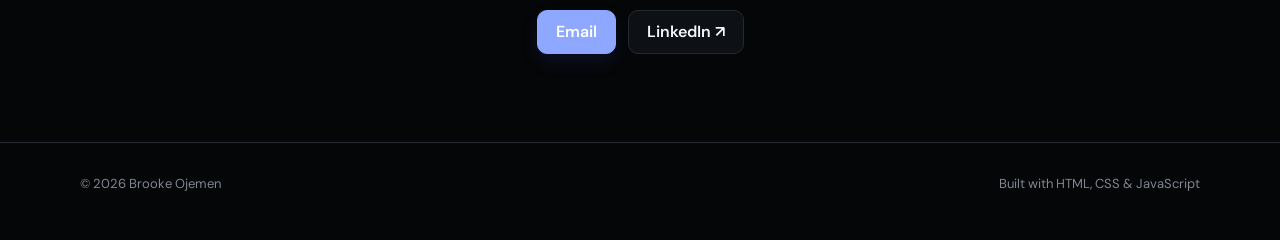
==== commit 5fb081a5: "Add files via upload" ====
--- a/index.html
+++ b/index.html
@@ -20,7 +20,7 @@
 <a href="projects.html">Projects</a>
 <a href="resume.pdf" rel="noopener" target="_blank">Resume</a>
 <a href="mailto:brooke.ojemen@gmail.com">Email</a>
-<button aria-label="Hide cat" aria-pressed="true" class="cat-toggle" data-cat-toggle="" title="Hide cat" type="button"><span aria-hidden="true">🐾</span></button>
+
 </div>
 </div>
 </nav>
--- a/style.css
+++ b/style.css
@@ -922,3 +922,68 @@
   image-rendering: crisp-edges;
 }
 .portfolio-cat[data-direction="left"] .portfolio-cat__sprite.pixel { transform: scaleX(-1); }
+
+/* Permanent near-black night-mode theme */
+:root {
+  color-scheme: dark;
+  --bg: #050607;
+  --surface: #090b0e;
+  --surface-2: #111419;
+  --text: #f5f7fa;
+  --muted: #adb4be;
+  --faint: #7f8792;
+  --line: #252a31;
+  --accent: #8ea7ff;
+  --accent-dark: #b7c5ff;
+  --accent-soft: #18203a;
+  --success: #b7c5ff;
+  --success-soft: #18203a;
+  --warn: #e1c788;
+  --warn-soft: #2b2419;
+  --danger: #ffaaa3;
+  --shadow: 0 20px 50px rgba(0, 0, 0, .58);
+  --nav-bg: rgba(5, 6, 7, .92);
+  --card: #0d1014;
+  --neutral-soft: #111419;
+  --accent-gradient: linear-gradient(120deg, #718cff, #9fb1ff);
+}
+
+body { background: var(--bg); color: var(--text); }
+.site-nav { background: var(--nav-bg); }
+.profile-card,
+.mini-project,
+.skill-card,
+.education-card,
+.project-card,
+.admin-panel,
+.hero-summary,
+.experience-card,
+.hobby-card { background: var(--card); }
+
+.button--ghost,
+.button--danger,
+.project-controls input,
+.project-controls select,
+.project-form input,
+.project-form textarea,
+.project-form select,
+.filter-chip { background: var(--card); color: var(--text); }
+
+.button--danger:hover,
+.button--ghost:hover { background: var(--surface-2); }
+
+.tag { color: #c9d1dc; }
+.project-card:hover { border-color: #3c4657; }
+.project-card__visual {
+  background: linear-gradient(135deg, #18203a, #0d1014 65%, #111419);
+}
+.section--accent,
+.hobby-section {
+  background: linear-gradient(135deg, #090b0e, #050607);
+  border-color: var(--line);
+}
+.currently-badge,
+.currently-card { background: rgba(13, 16, 20, .92); border-color: var(--line); }
+.project-image-link,
+.case-study-hero-image { background: var(--surface); }
+::selection { background: #2b3c68; color: #fff; }
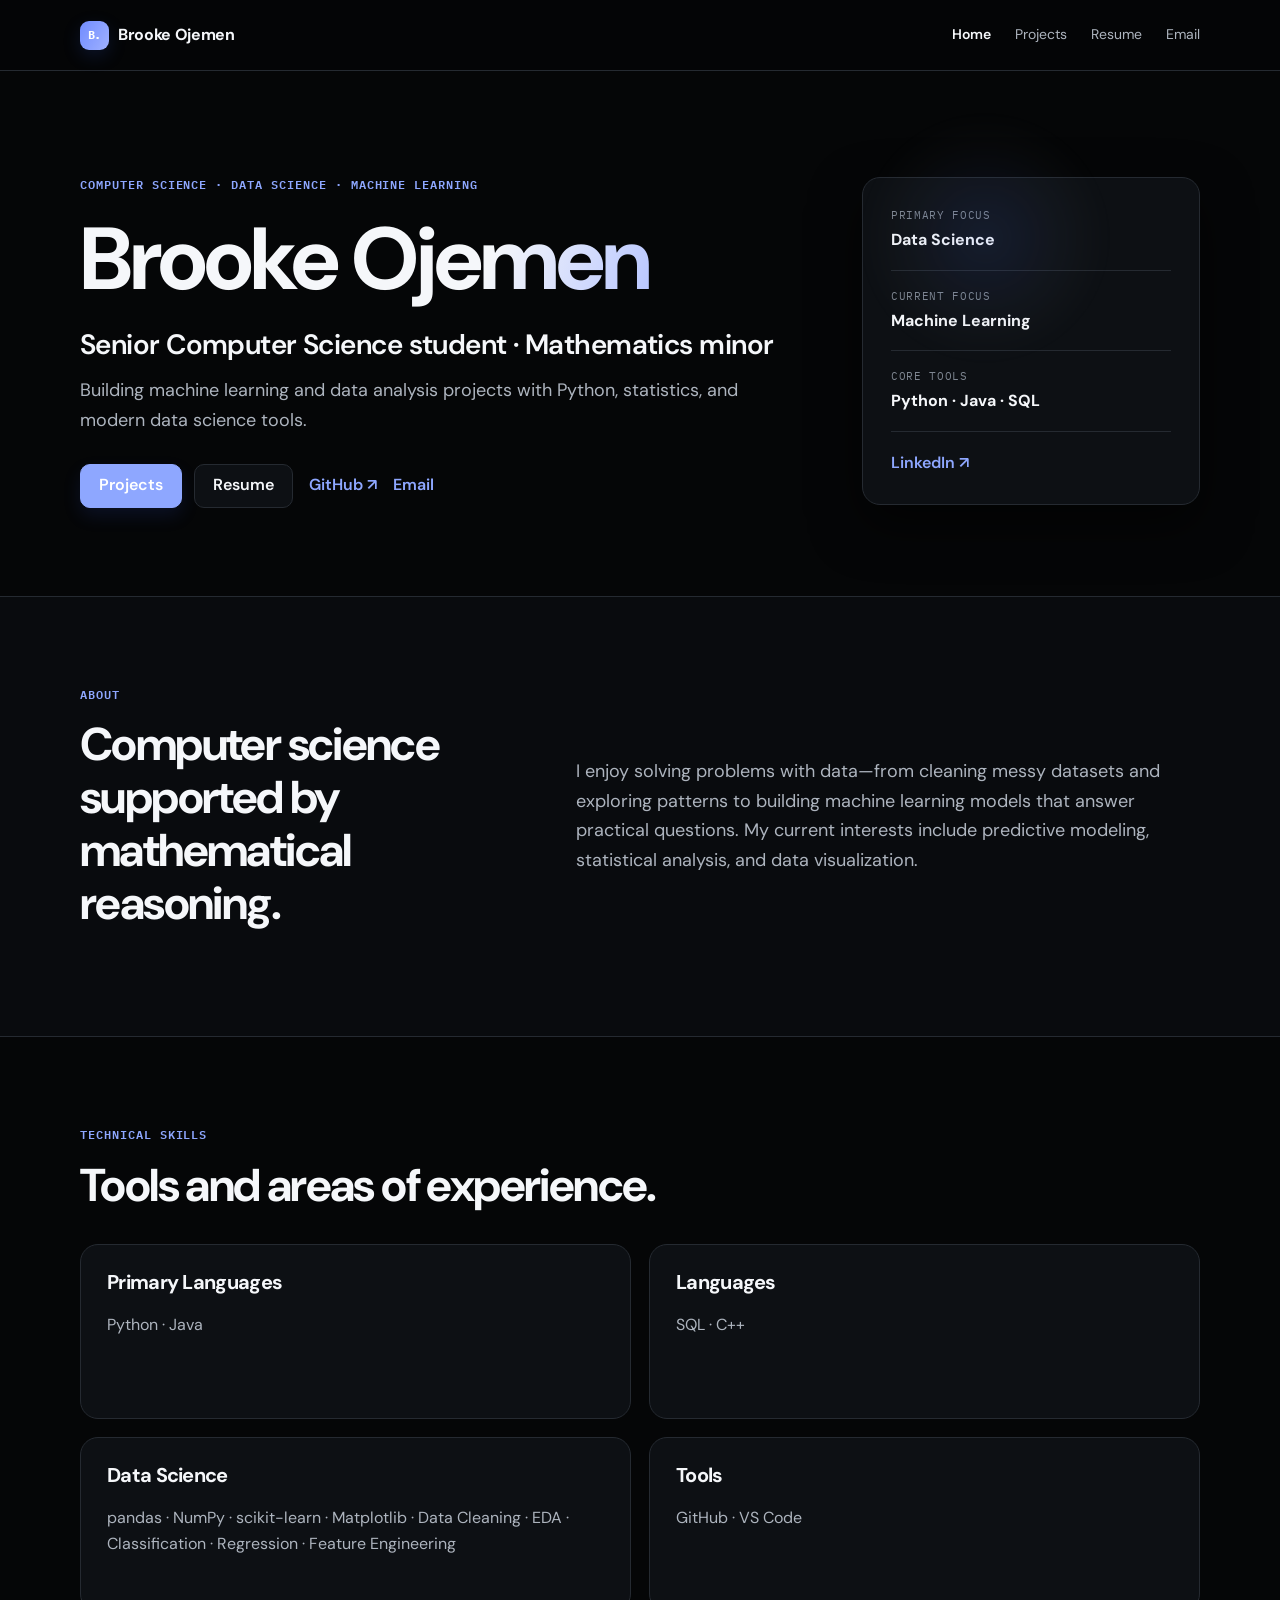
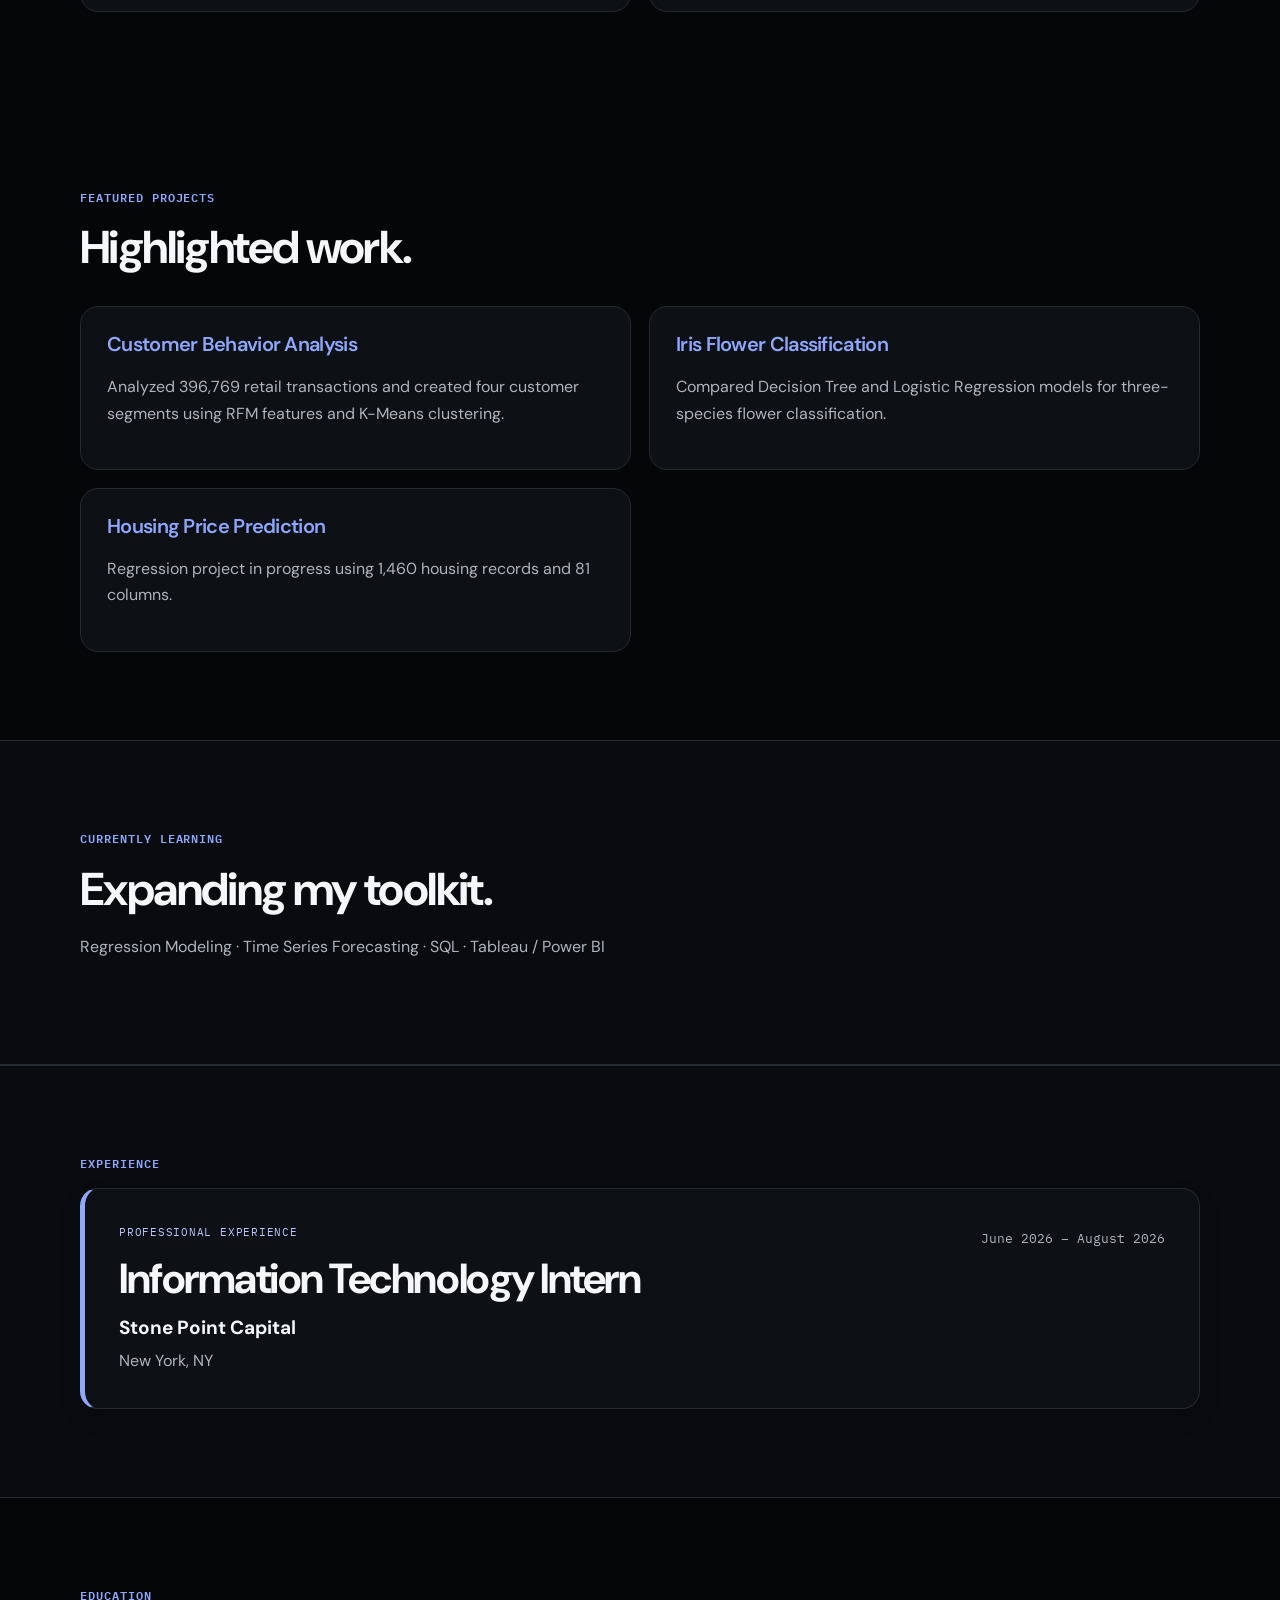
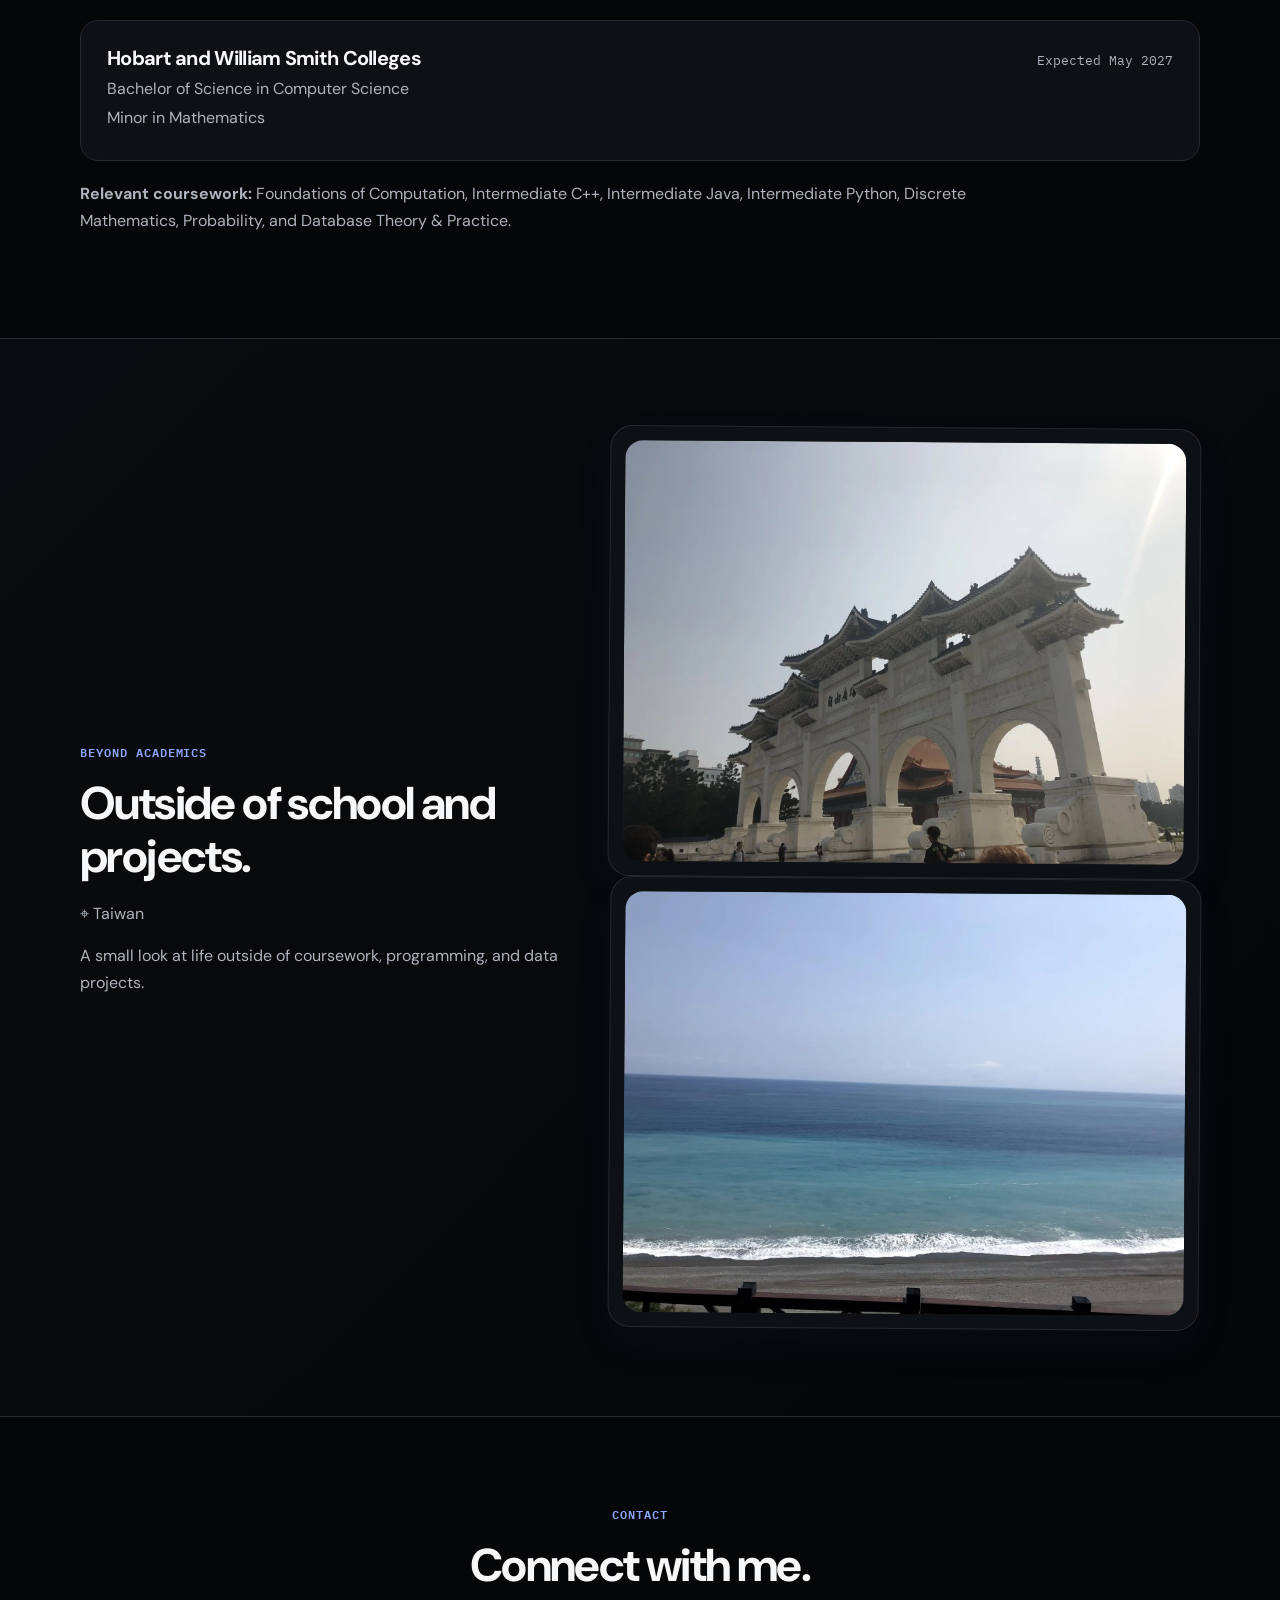
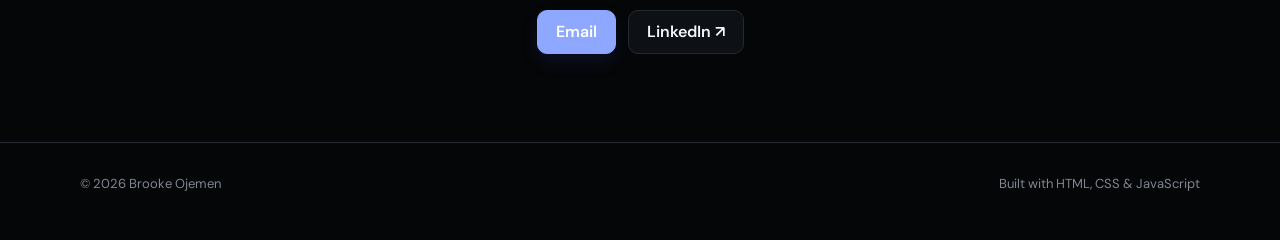
==== commit 65ab53d3: "Remove HTML and CSS from skills list" ====
--- a/index.html
+++ b/index.html
@@ -65,7 +65,7 @@
 </article>
 <article class="skill-card">
 <h3>Languages</h3>
-<p>SQL · HTML · CSS · C++</p>
+<p>SQL · C++</p>
 </article>
 <article class="skill-card">
 <h3>Data Science</h3>
--- a/style.css
+++ b/style.css
@@ -790,87 +790,6 @@
   html[data-theme="dark"] .theme-toggle::before { transform: translateX(18px); }
 }
 
-/* Interactive calico cat */
-.portfolio-cat {
-  position: fixed;
-  left: 24px;
-  top: 38px;
-  width: 58px;
-  height: 42px;
-  z-index: 80;
-  cursor: grab;
-  user-select: none;
-  touch-action: none;
-  filter: drop-shadow(0 3px 3px rgba(18, 20, 23, .16));
-  transition: filter .2s ease;
-}
-.portfolio-cat:hover { filter: drop-shadow(0 4px 5px rgba(18, 20, 23, .24)); }
-.portfolio-cat.is-dragging { cursor: grabbing; }
-.portfolio-cat__sprite {
-  width: 100%;
-  height: 100%;
-  display: block;
-  transform-origin: center;
-}
-.portfolio-cat[data-direction="left"] .portfolio-cat__sprite { transform: scaleX(-1); }
-.portfolio-cat.is-walking .portfolio-cat__leg--front { animation: cat-step-a .34s ease-in-out infinite alternate; transform-origin: 38px 31px; }
-.portfolio-cat.is-walking .portfolio-cat__leg--back { animation: cat-step-b .34s ease-in-out infinite alternate; transform-origin: 23px 31px; }
-.portfolio-cat.is-walking .portfolio-cat__tail { animation: cat-tail .7s ease-in-out infinite alternate; transform-origin: 13px 23px; }
-.portfolio-cat.is-dragging .portfolio-cat__body { animation: cat-held .55s ease-in-out infinite alternate; transform-origin: center; }
-@keyframes cat-step-a { to { transform: rotate(13deg) translateY(1px); } }
-@keyframes cat-step-b { to { transform: rotate(-13deg) translateY(1px); } }
-@keyframes cat-tail { to { transform: rotate(-10deg); } }
-@keyframes cat-held { to { transform: rotate(2deg) translateY(1px); } }
-@media (max-width: 760px) {
-  .portfolio-cat { width: 50px; height: 36px; top: 42px; }
-}
-@media (prefers-reduced-motion: reduce) {
-  .portfolio-cat.is-walking .portfolio-cat__leg--front,
-  .portfolio-cat.is-walking .portfolio-cat__leg--back,
-  .portfolio-cat.is-walking .portfolio-cat__tail,
-  .portfolio-cat.is-dragging .portfolio-cat__body { animation: none; }
-}
-
-
-/* Cat visibility switch */
-.cat-toggle {
-  position: relative;
-  width: 50px;
-  height: 28px;
-  flex: 0 0 auto;
-  padding: 0;
-  border: 1px solid var(--line);
-  border-radius: 999px;
-  background: var(--accent-soft);
-  color: var(--text);
-  cursor: pointer;
-}
-.cat-toggle::before {
-  content: "";
-  position: absolute;
-  top: 3px;
-  left: 25px;
-  width: 20px;
-  height: 20px;
-  border-radius: 50%;
-  background: var(--card);
-  box-shadow: 0 1px 5px rgba(0,0,0,.18);
-  transition: left .2s ease;
-}
-.cat-toggle span {
-  position: absolute;
-  left: 7px;
-  top: 4px;
-  font-size: 13px;
-  line-height: 1;
-}
-.cat-toggle.is-off { background: var(--surface-2); }
-.cat-toggle.is-off::before { left: 3px; }
-.cat-toggle.is-off span { left: 29px; opacity: .55; }
-.cat-toggle:hover { border-color: var(--accent); }
-.cat-toggle:focus-visible { outline: 3px solid var(--accent-soft); outline-offset: 2px; }
-.portfolio-cat[hidden] { display: none; }
-
 /* 2026 portfolio refinement */
 a:focus-visible, button:focus-visible, input:focus-visible, select:focus-visible {
   outline: 3px solid var(--accent);
@@ -904,8 +823,6 @@
 .case-study-sidebar dt { color: var(--faint); font-family: var(--mono); font-size: 11px; text-transform: uppercase; margin-top: 16px; }
 .case-study-sidebar dd { margin: 4px 0 0; color: var(--text); }
 .placeholder-note { padding: 16px 18px; border-left: 3px solid var(--accent); background: var(--accent-soft); color: var(--accent-dark); border-radius: 0 10px 10px 0; }
-.cat-toggle::after { content: " Cat"; font-size: 12px; margin-left: 4px; }
-.cat-toggle { width: auto !important; min-width: 64px; padding: 0 9px !important; }
 @media (max-width: 960px) { .project-grid { grid-template-columns: 1fr 1fr; } }
 @media (max-width: 760px) {
   .project-grid { grid-template-columns: 1fr; }
@@ -913,15 +830,6 @@
   .case-study-sidebar { position: static; }
   .hero-secondary-links { width: 100%; margin-left: 0; }
 }
-
-/* Crisp pixel-art cat sprite */
-.portfolio-cat__sprite.pixel {
-  width: 48px;
-  height: 48px;
-  image-rendering: pixelated;
-  image-rendering: crisp-edges;
-}
-.portfolio-cat[data-direction="left"] .portfolio-cat__sprite.pixel { transform: scaleX(-1); }
 
 /* Permanent near-black night-mode theme */
 :root {
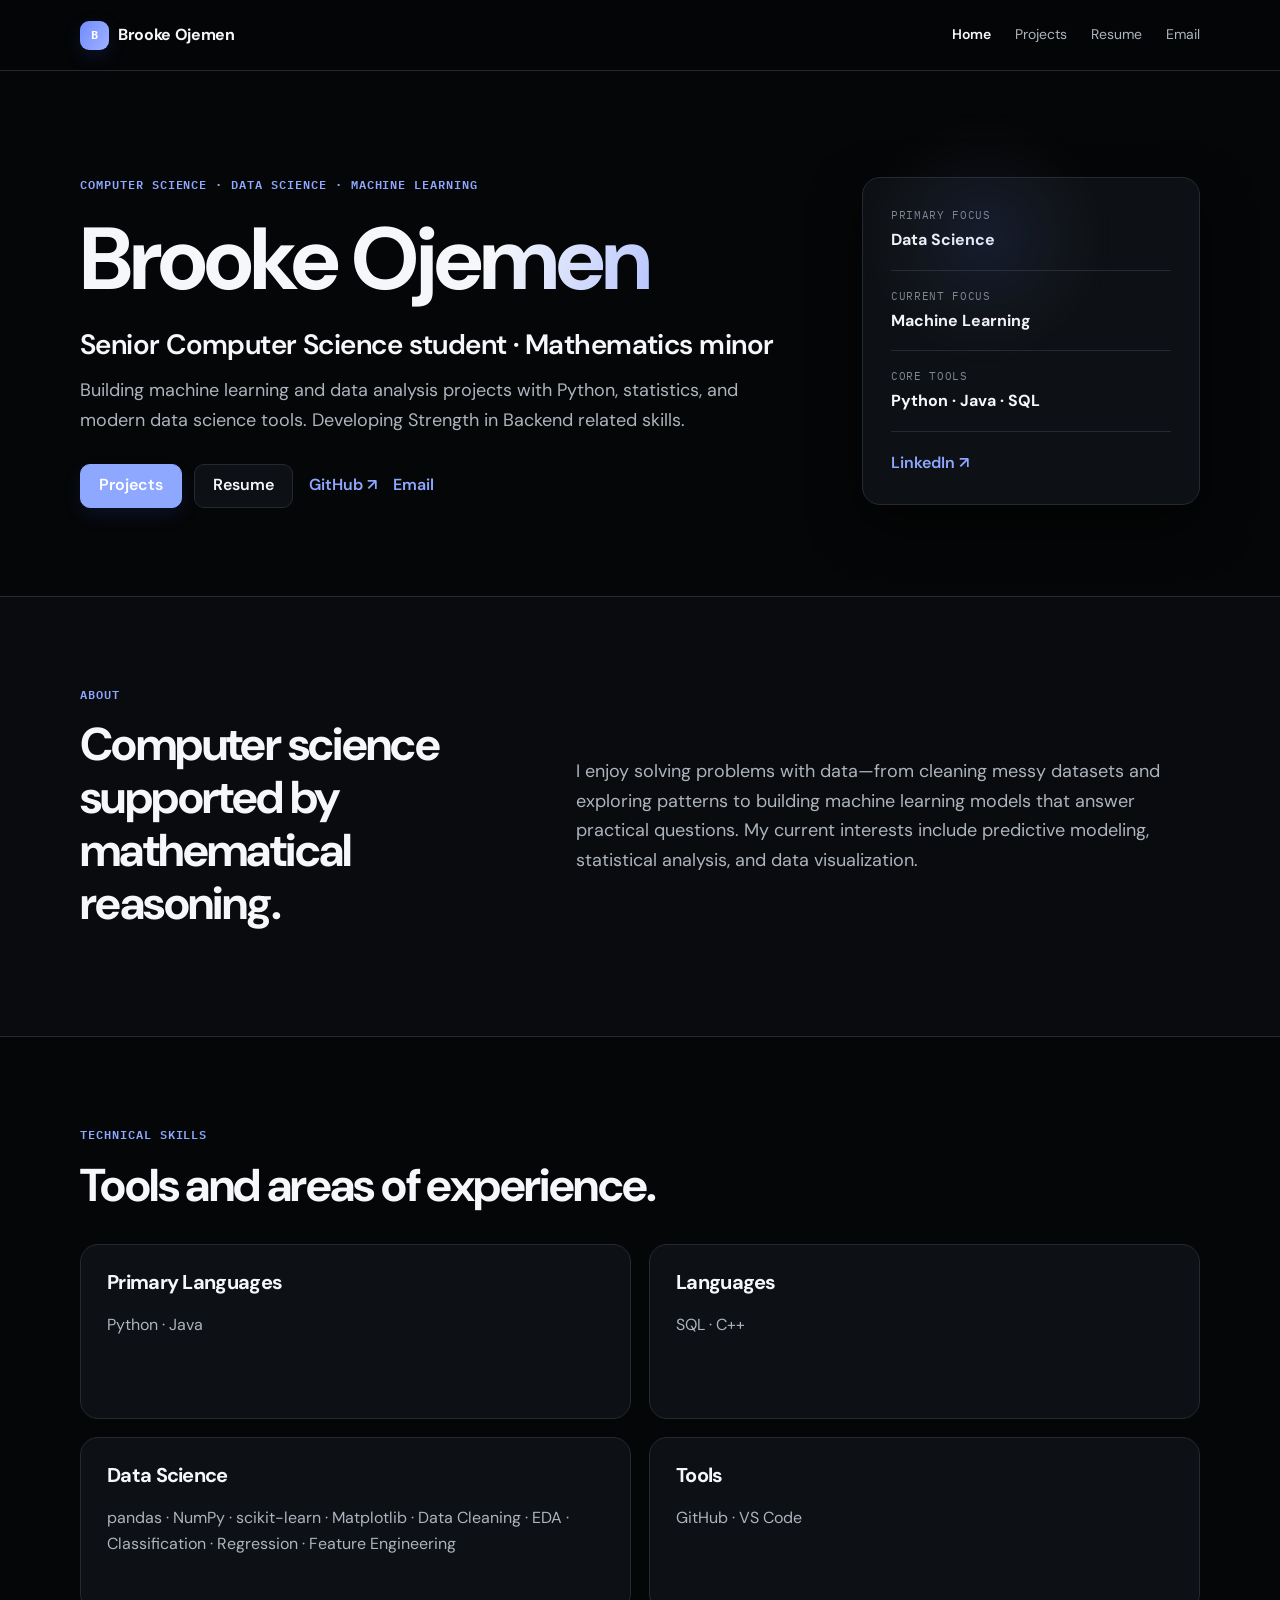
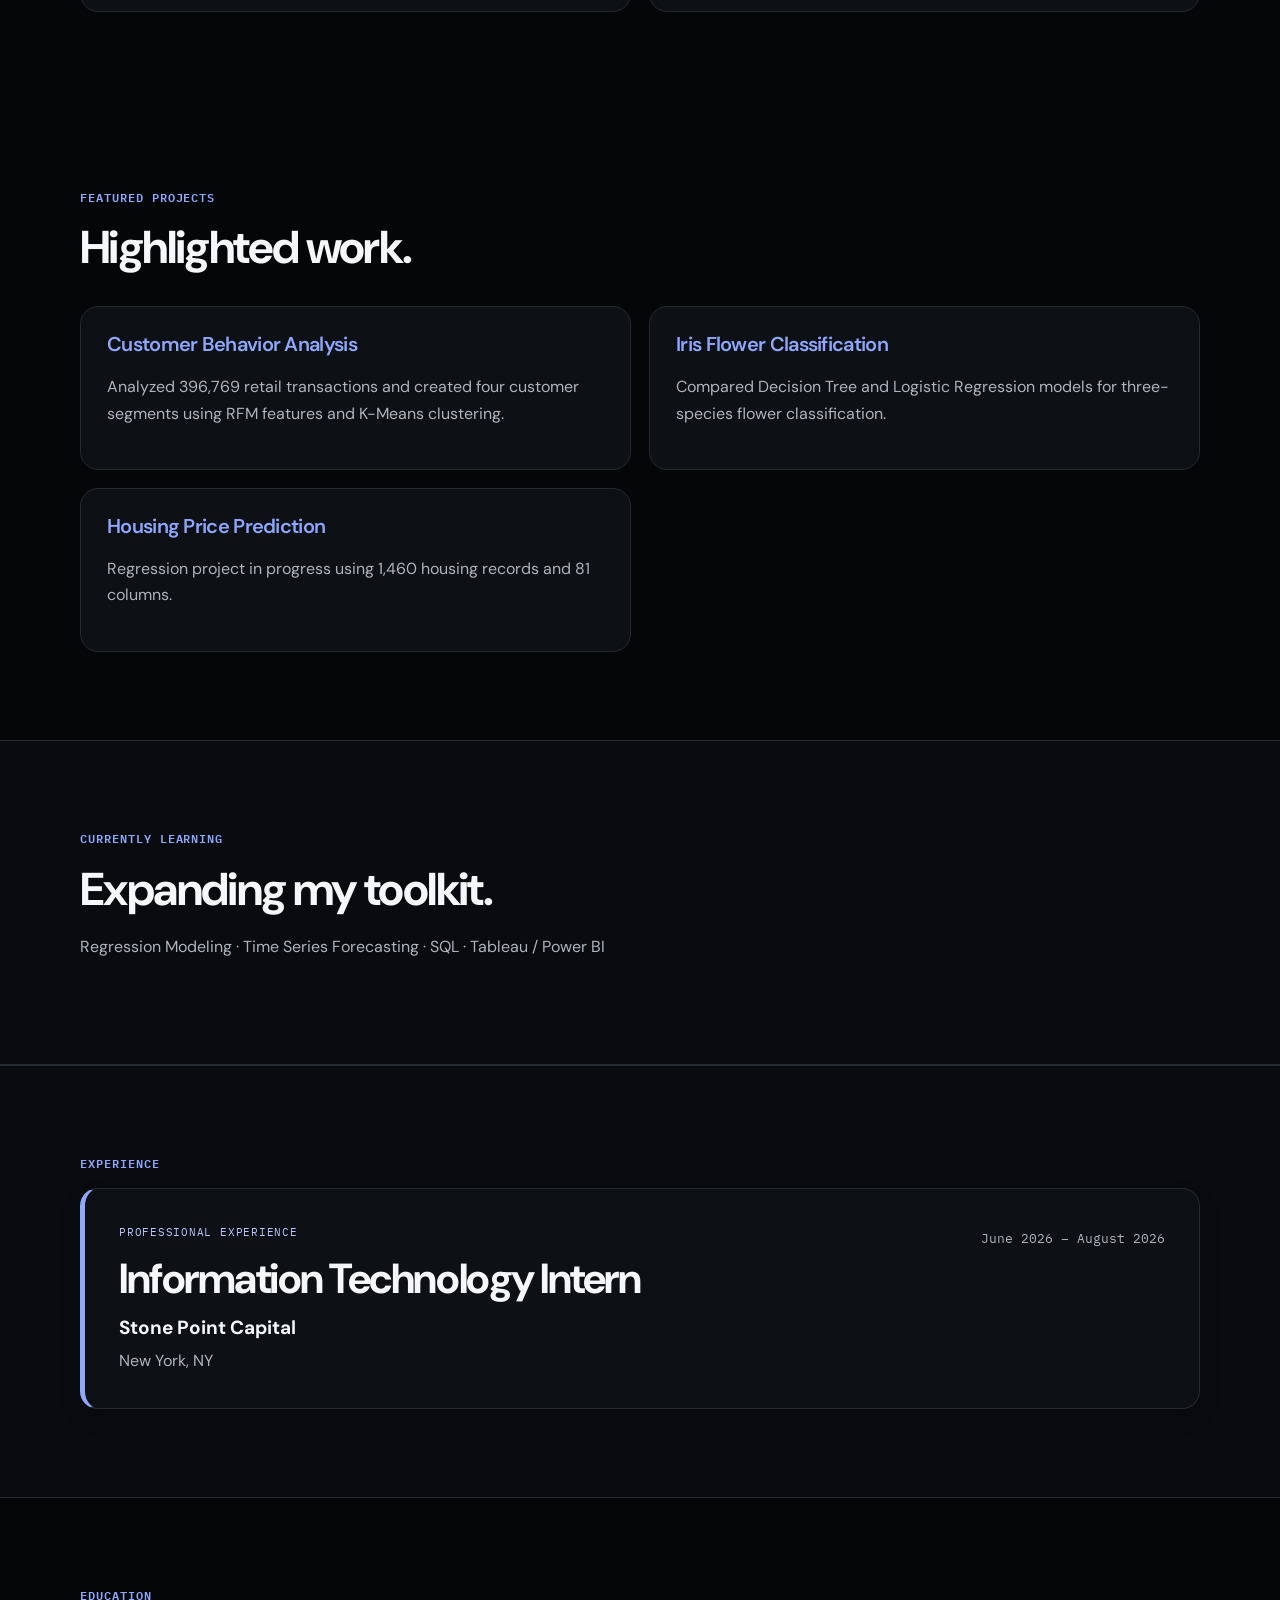
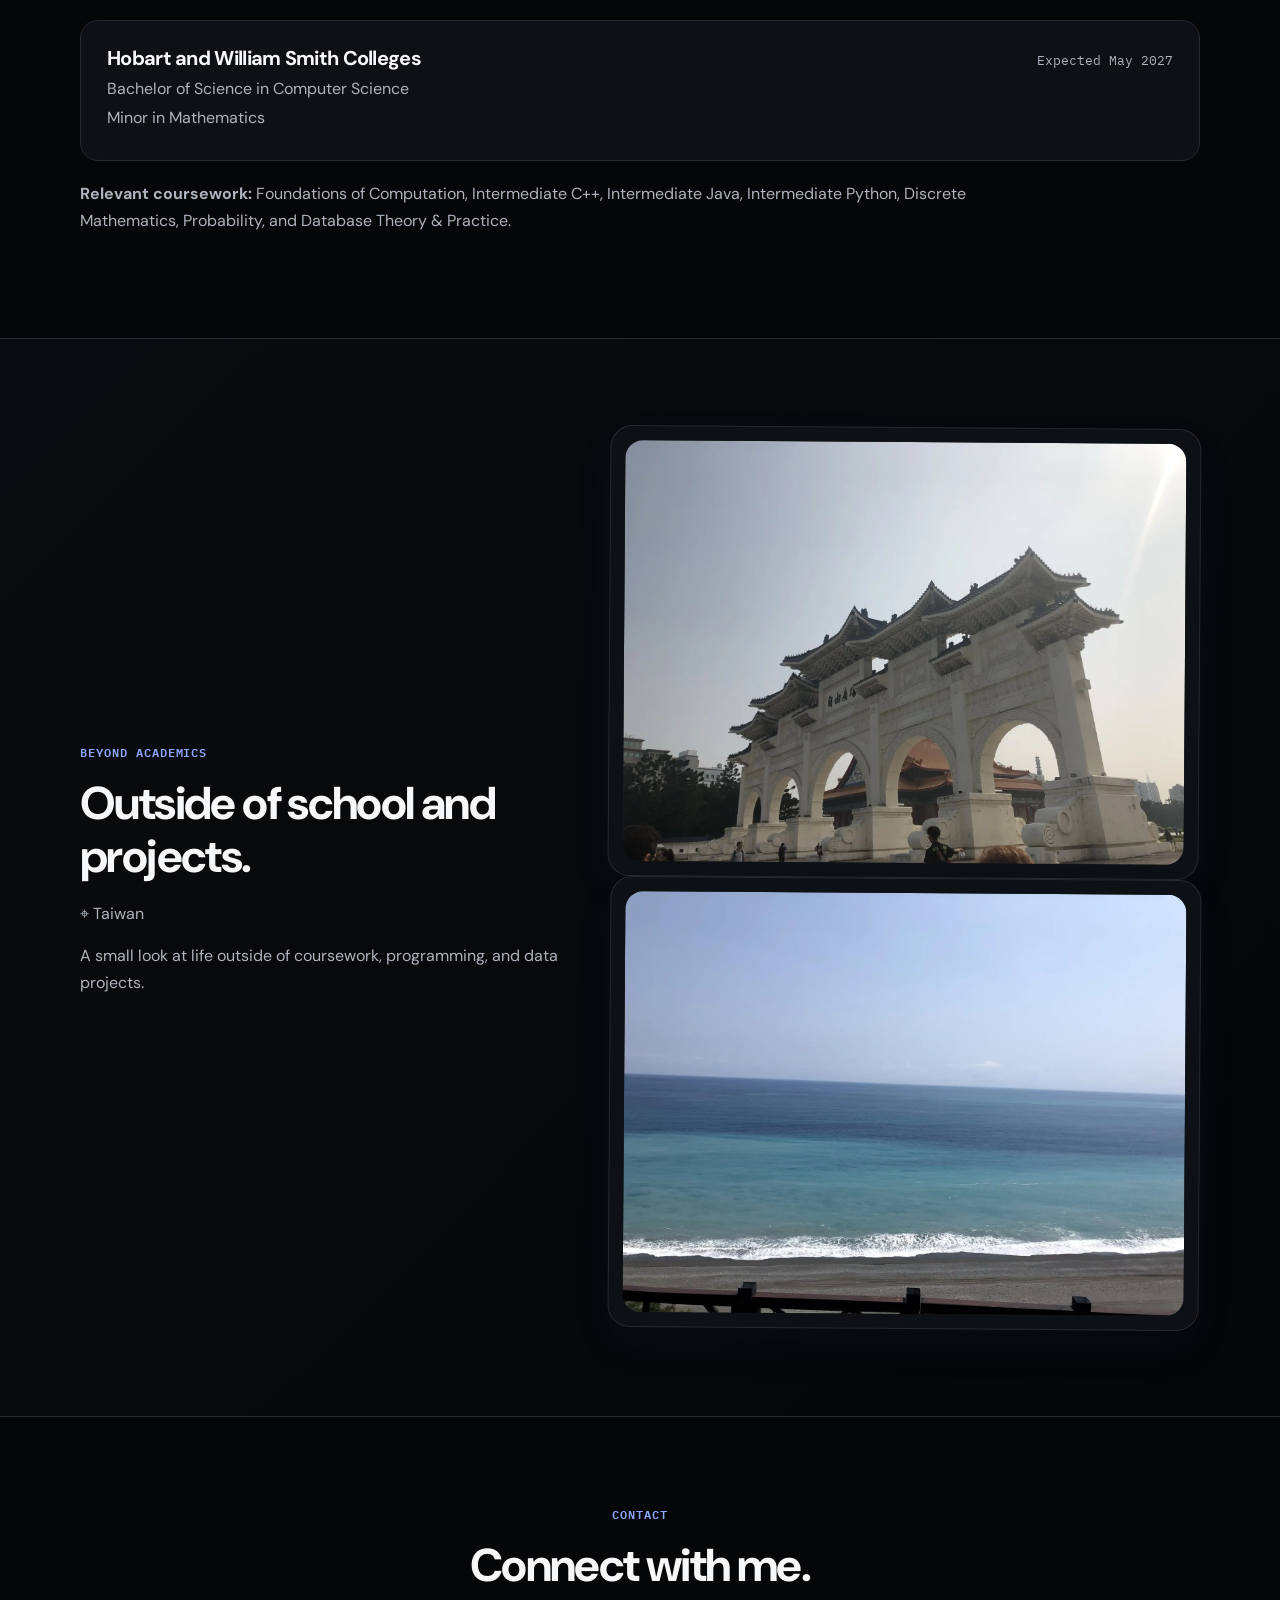
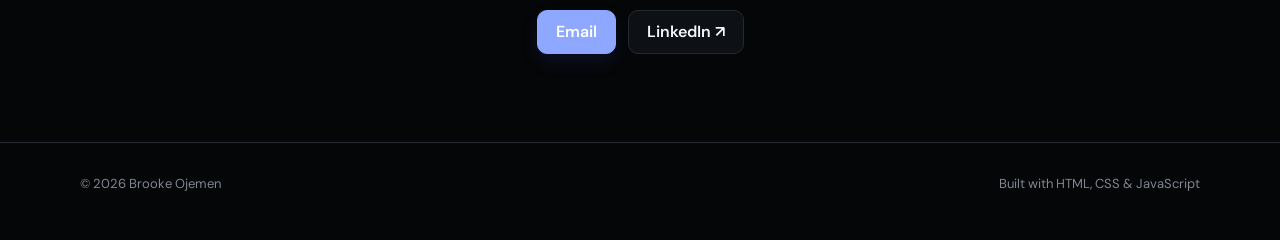
==== commit 4bb92b3e: "Revise title and enhance hero section content Updated title and modified hero text to emphasize back" ====
--- a/index.html
+++ b/index.html
@@ -5,7 +5,7 @@
 <meta charset="utf-8"/>
 <meta content="width=device-width, initial-scale=1.0" name="viewport"/>
 <meta content="Brooke Ojemen — Senior Computer Science student with a Mathematics minor building machine learning and data analysis projects with Python." name="description"/>
-<title>Brooke Ojemen — Data Science Portfolio</title>
+<title>Brooke Ojemen — Portfolio</title>
 <link href="https://fonts.googleapis.com" rel="preconnect"/>
 <link crossorigin="" href="https://fonts.gstatic.com" rel="preconnect"/>
 <link href="https://fonts.googleapis.com/css2?family=DM+Sans:wght@400;500;600;700&amp;family=IBM+Plex+Mono:wght@400;500;600&amp;display=swap" rel="stylesheet"/>
@@ -14,7 +14,7 @@
 <body>
 <nav class="site-nav">
 <div class="container nav-inner">
-<a class="brand" href="index.html"><span class="brand-mark">B.</span> Brooke Ojemen</a>
+<a class="brand" href="index.html"><span class="brand-mark">B</span> Brooke Ojemen</a>
 <div class="nav-links">
 <a aria-current="page" href="index.html">Home</a>
 <a href="projects.html">Projects</a>
@@ -30,7 +30,7 @@
 <p class="eyebrow">Computer Science · Data Science · Machine Learning</p>
 <h1>Brooke Ojemen</h1>
 <p class="hero-title">Senior Computer Science student · Mathematics minor</p>
-<p class="hero-text">Building machine learning and data analysis projects with Python, statistics, and modern data science tools.</p>
+<p class="hero-text">Building machine learning and data analysis projects with Python, statistics, and modern data science tools. Developing Strength in Backend related skills.</p>
 <div class="hero-actions"><a class="button" href="projects.html">Projects</a><a class="button button--ghost" href="resume.pdf" rel="noopener" target="_blank">Resume</a><span class="hero-secondary-links"><a href="https://github.com/brookeojemen" rel="noopener" target="_blank">GitHub ↗</a><a href="mailto:brooke.ojemen@gmail.com">Email</a></span></div>
 </div>
 <aside aria-label="Professional focus" class="hero-summary">
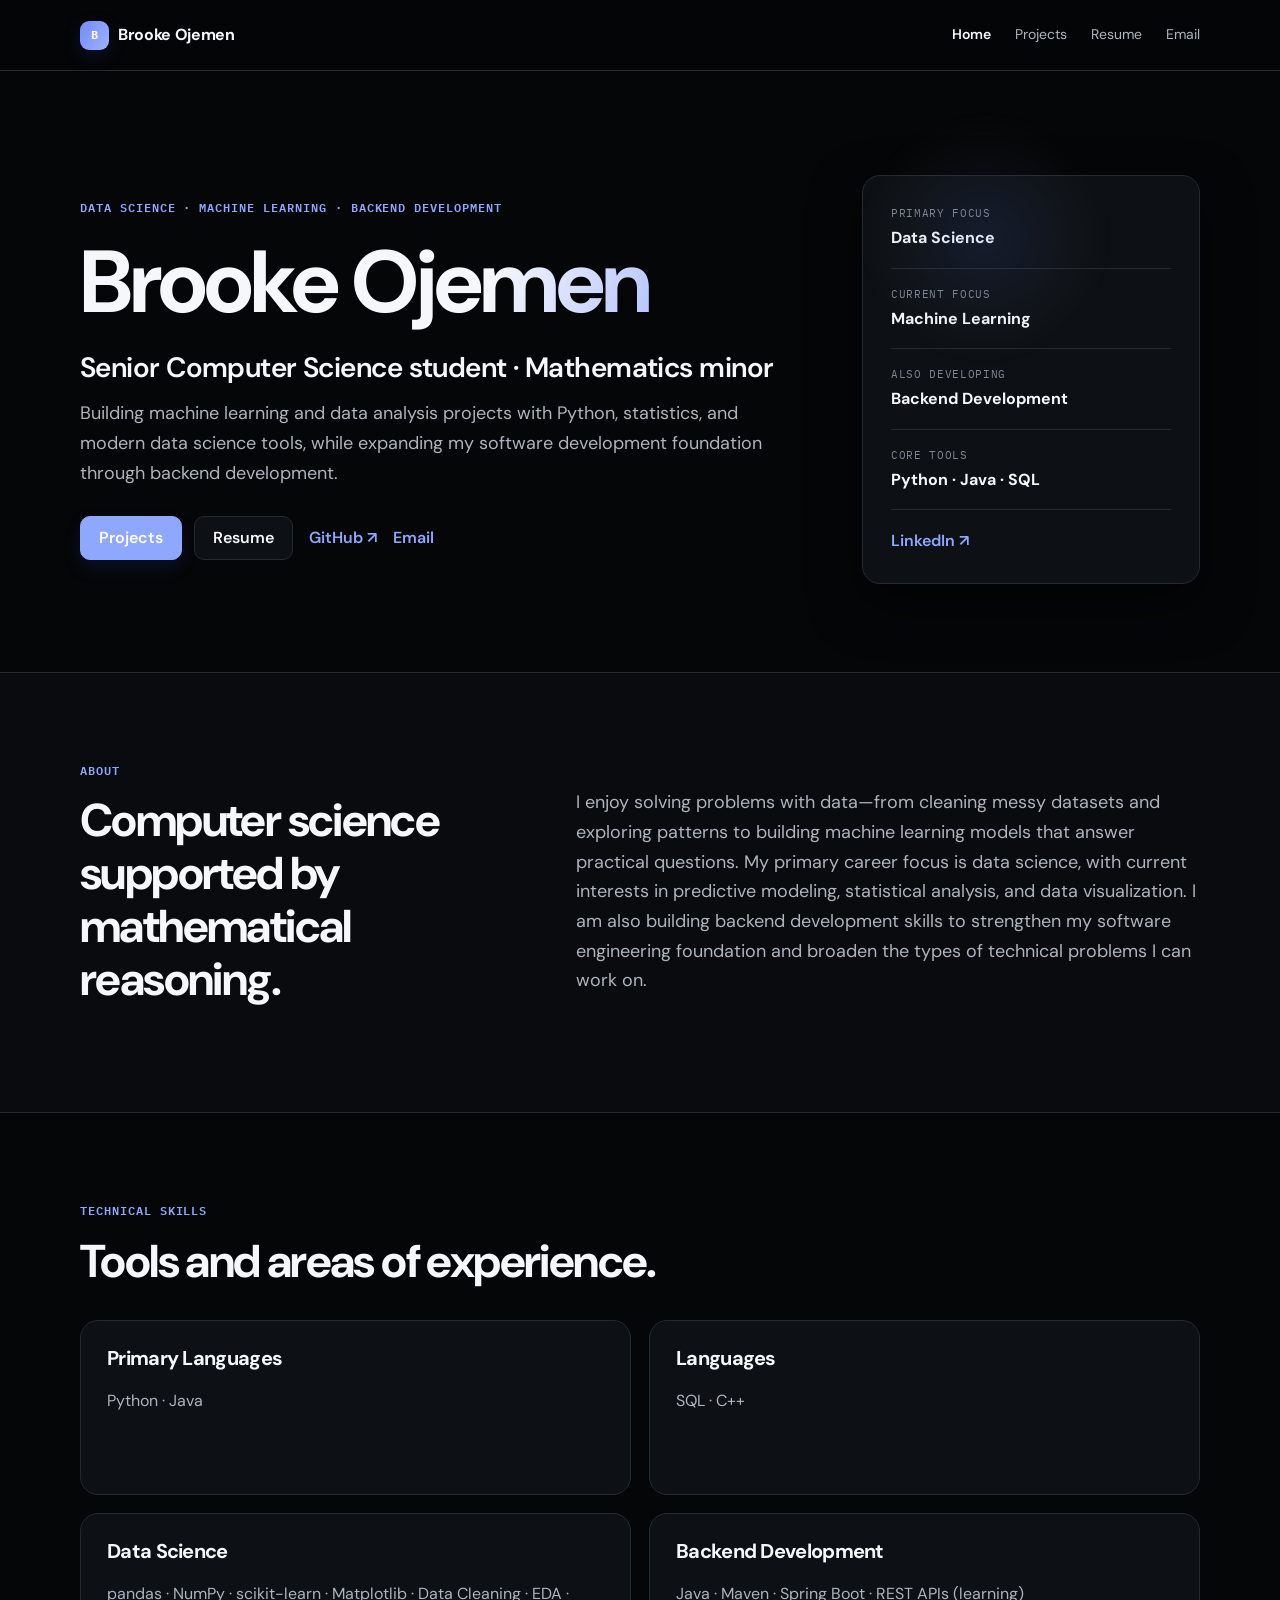
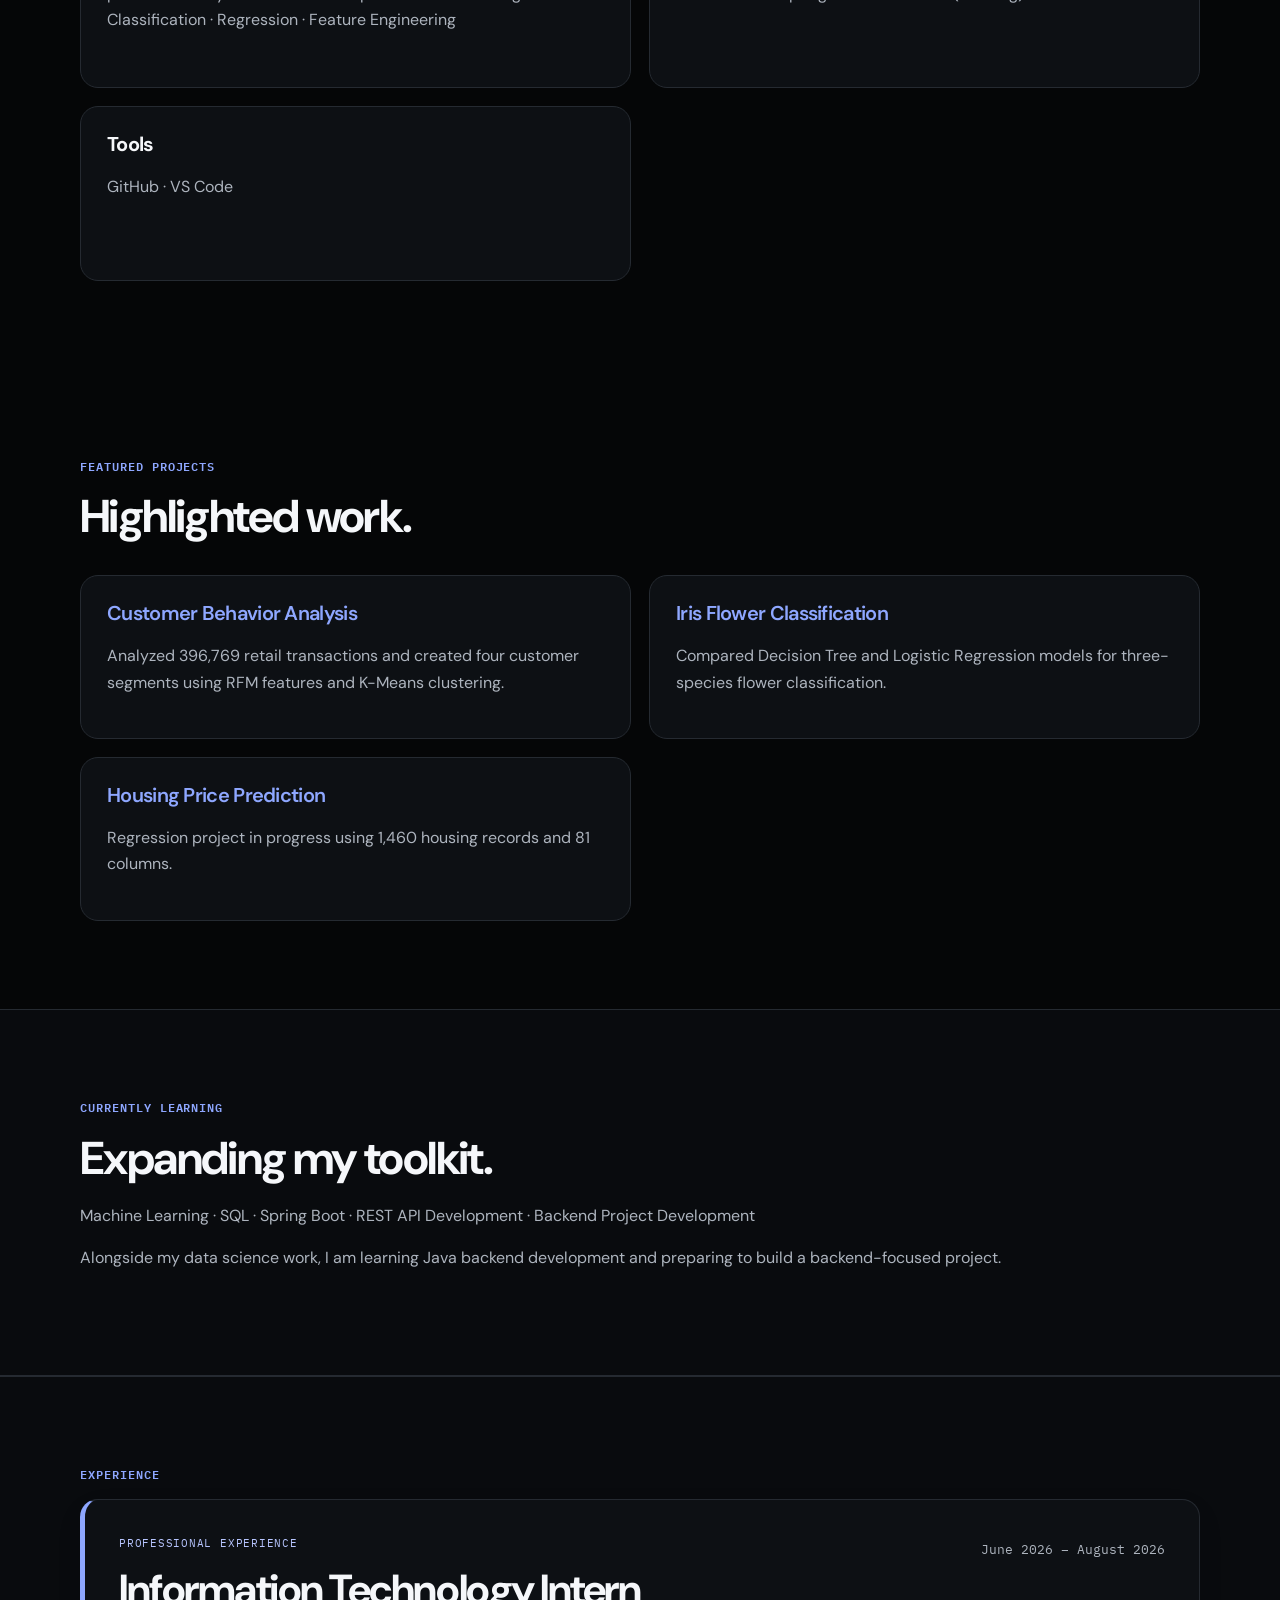
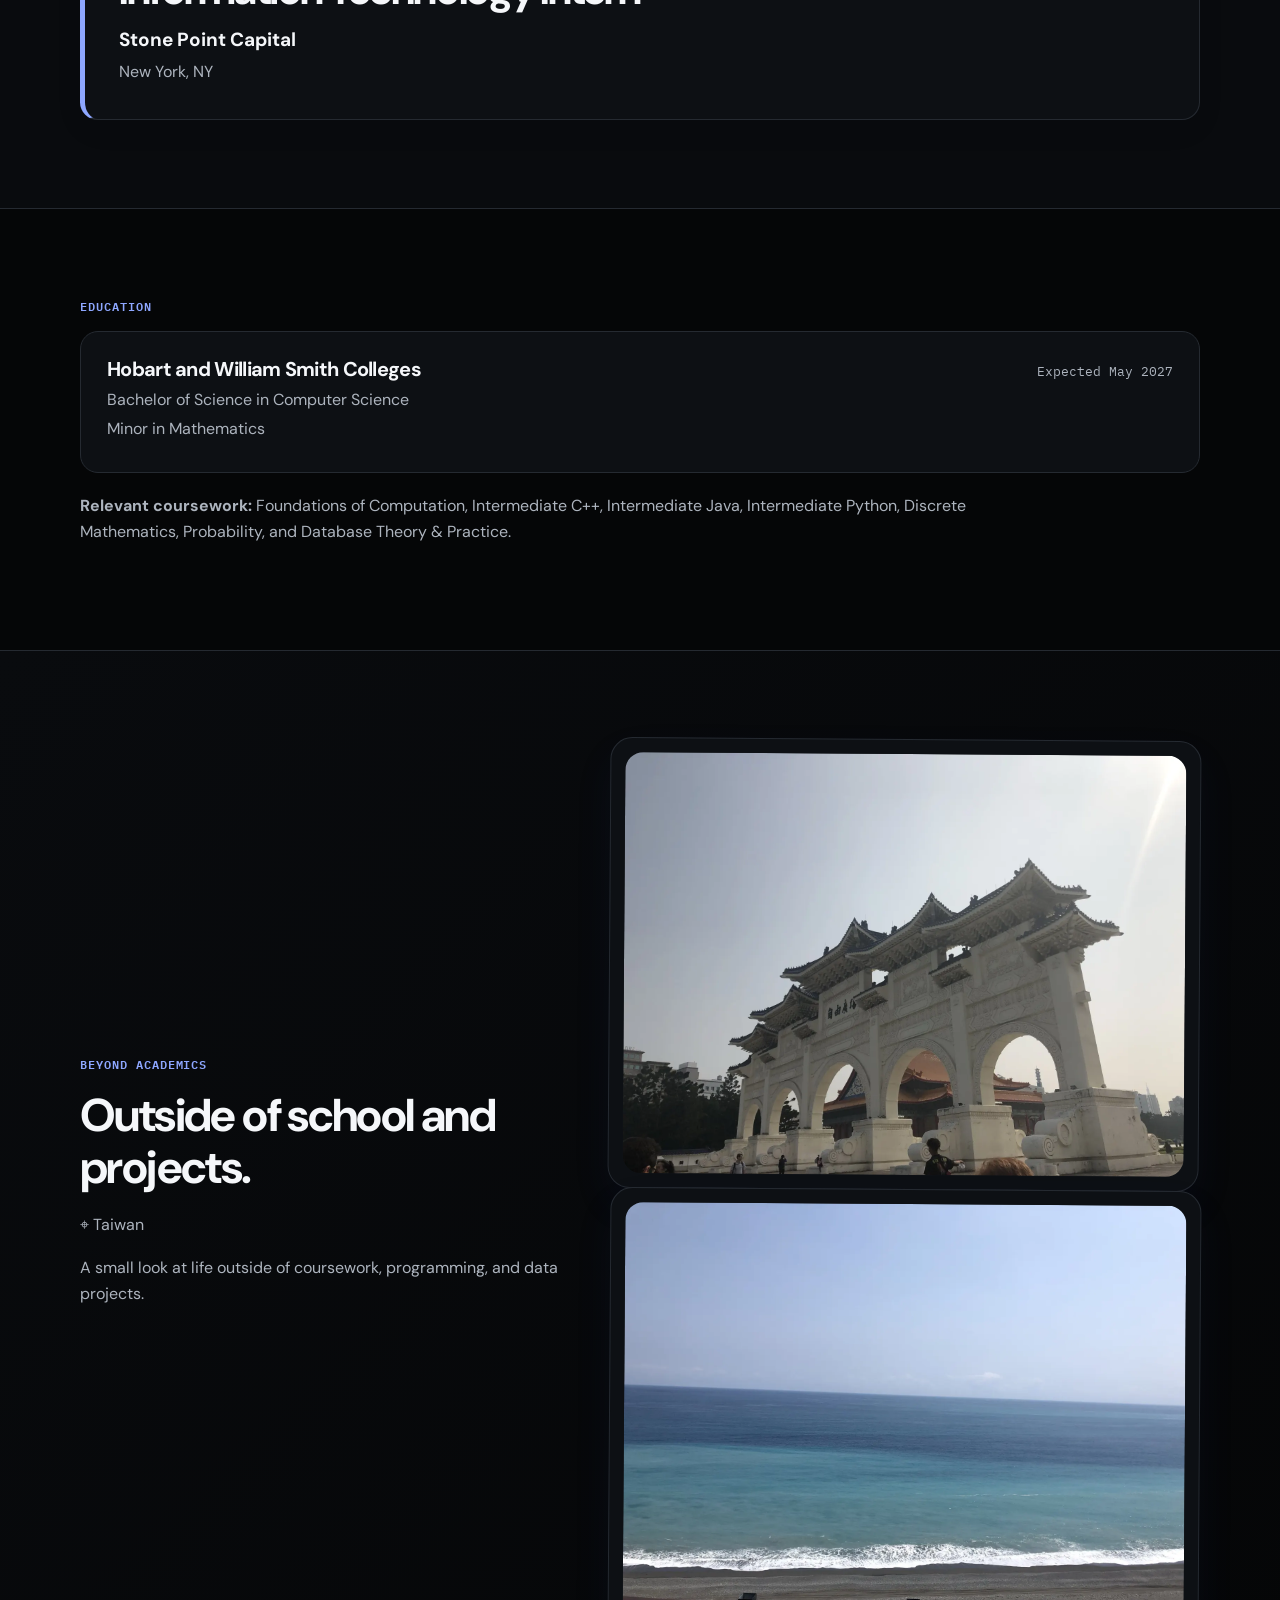
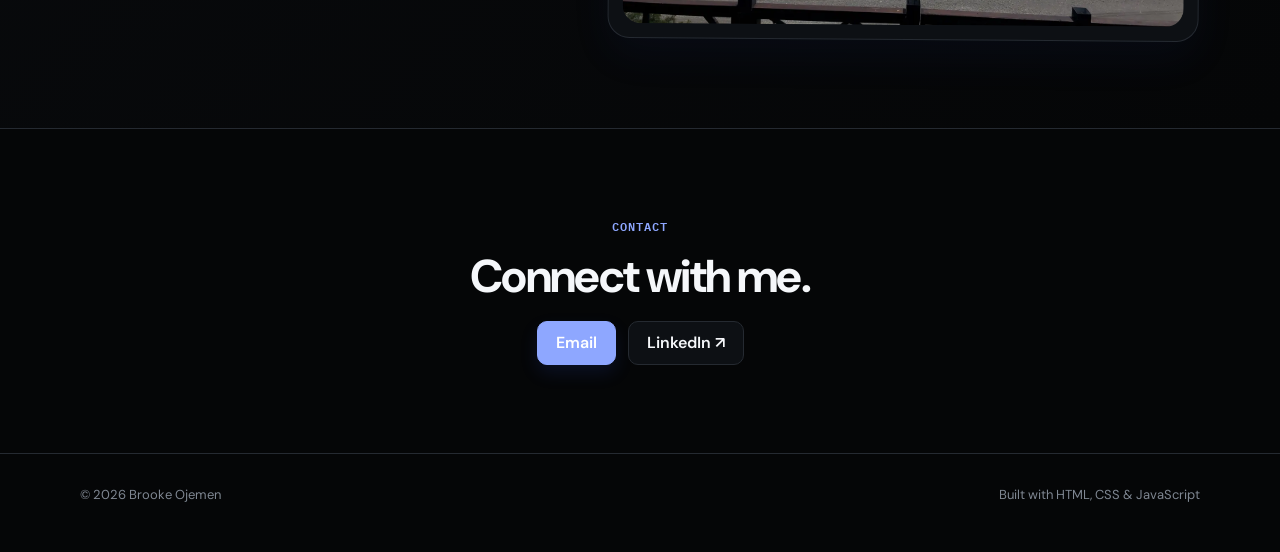
==== commit 9fc3f249: "Add files via upload" ====
--- a/index.html
+++ b/index.html
@@ -27,15 +27,16 @@
 <main>
 <section class="hero hero--formal container">
 <div class="hero-copy">
-<p class="eyebrow">Computer Science · Data Science · Machine Learning</p>
+<p class="eyebrow">Data Science · Machine Learning · Backend Development</p>
 <h1>Brooke Ojemen</h1>
 <p class="hero-title">Senior Computer Science student · Mathematics minor</p>
-<p class="hero-text">Building machine learning and data analysis projects with Python, statistics, and modern data science tools. Developing Strength in Backend related skills.</p>
+<p class="hero-text">Building machine learning and data analysis projects with Python, statistics, and modern data science tools, while expanding my software development foundation through backend development.</p>
 <div class="hero-actions"><a class="button" href="projects.html">Projects</a><a class="button button--ghost" href="resume.pdf" rel="noopener" target="_blank">Resume</a><span class="hero-secondary-links"><a href="https://github.com/brookeojemen" rel="noopener" target="_blank">GitHub ↗</a><a href="mailto:brooke.ojemen@gmail.com">Email</a></span></div>
 </div>
 <aside aria-label="Professional focus" class="hero-summary">
 <div class="summary-line"><span>Primary focus</span><strong>Data Science</strong></div>
 <div class="summary-line"><span>Current focus</span><strong>Machine Learning</strong></div>
+<div class="summary-line"><span>Also developing</span><strong>Backend Development</strong></div>
 <div class="summary-line"><span>Core tools</span><strong>Python · Java · SQL</strong></div>
 <a class="linkedin-link" href="https://www.linkedin.com/in/brooke-o-9422b2340" rel="noopener" target="_blank">LinkedIn ↗</a>
 </aside>
@@ -47,7 +48,7 @@
 <h2>Computer science supported by mathematical reasoning.</h2>
 </div>
 <div class="body-copy">
-<p>I enjoy solving problems with data—from cleaning messy datasets and exploring patterns to building machine learning models that answer practical questions. My current interests include predictive modeling, statistical analysis, and data visualization.</p>
+<p>I enjoy solving problems with data—from cleaning messy datasets and exploring patterns to building machine learning models that answer practical questions. My primary career focus is data science, with current interests in predictive modeling, statistical analysis, and data visualization. I am also building backend development skills to strengthen my software engineering foundation and broaden the types of technical problems I can work on.</p>
 </div>
 </div>
 </section>
@@ -70,6 +71,10 @@
 <article class="skill-card">
 <h3>Data Science</h3>
 <p>pandas · NumPy · scikit-learn · Matplotlib · Data Cleaning · EDA · Classification · Regression · Feature Engineering</p>
+</article>
+<article class="skill-card">
+<h3>Backend Development</h3>
+<p>Java · Maven · Spring Boot · REST APIs <span class="learning-note">(learning)</span></p>
 </article>
 <article class="skill-card">
 <h3>Tools</h3>
@@ -105,7 +110,8 @@
 <div class="container">
 <p class="eyebrow">Currently Learning</p>
 <h2>Expanding my toolkit.</h2>
-<p>Regression Modeling · Time Series Forecasting · SQL · Tableau / Power BI</p>
+<p>Machine Learning · SQL · Spring Boot · REST API Development · Backend Project Development</p>
+<p class="learning-context">Alongside my data science work, I am learning Java backend development and preparing to build a backend-focused project.</p>
 </div>
 </section>
 <section class="section section--soft" id="experience">
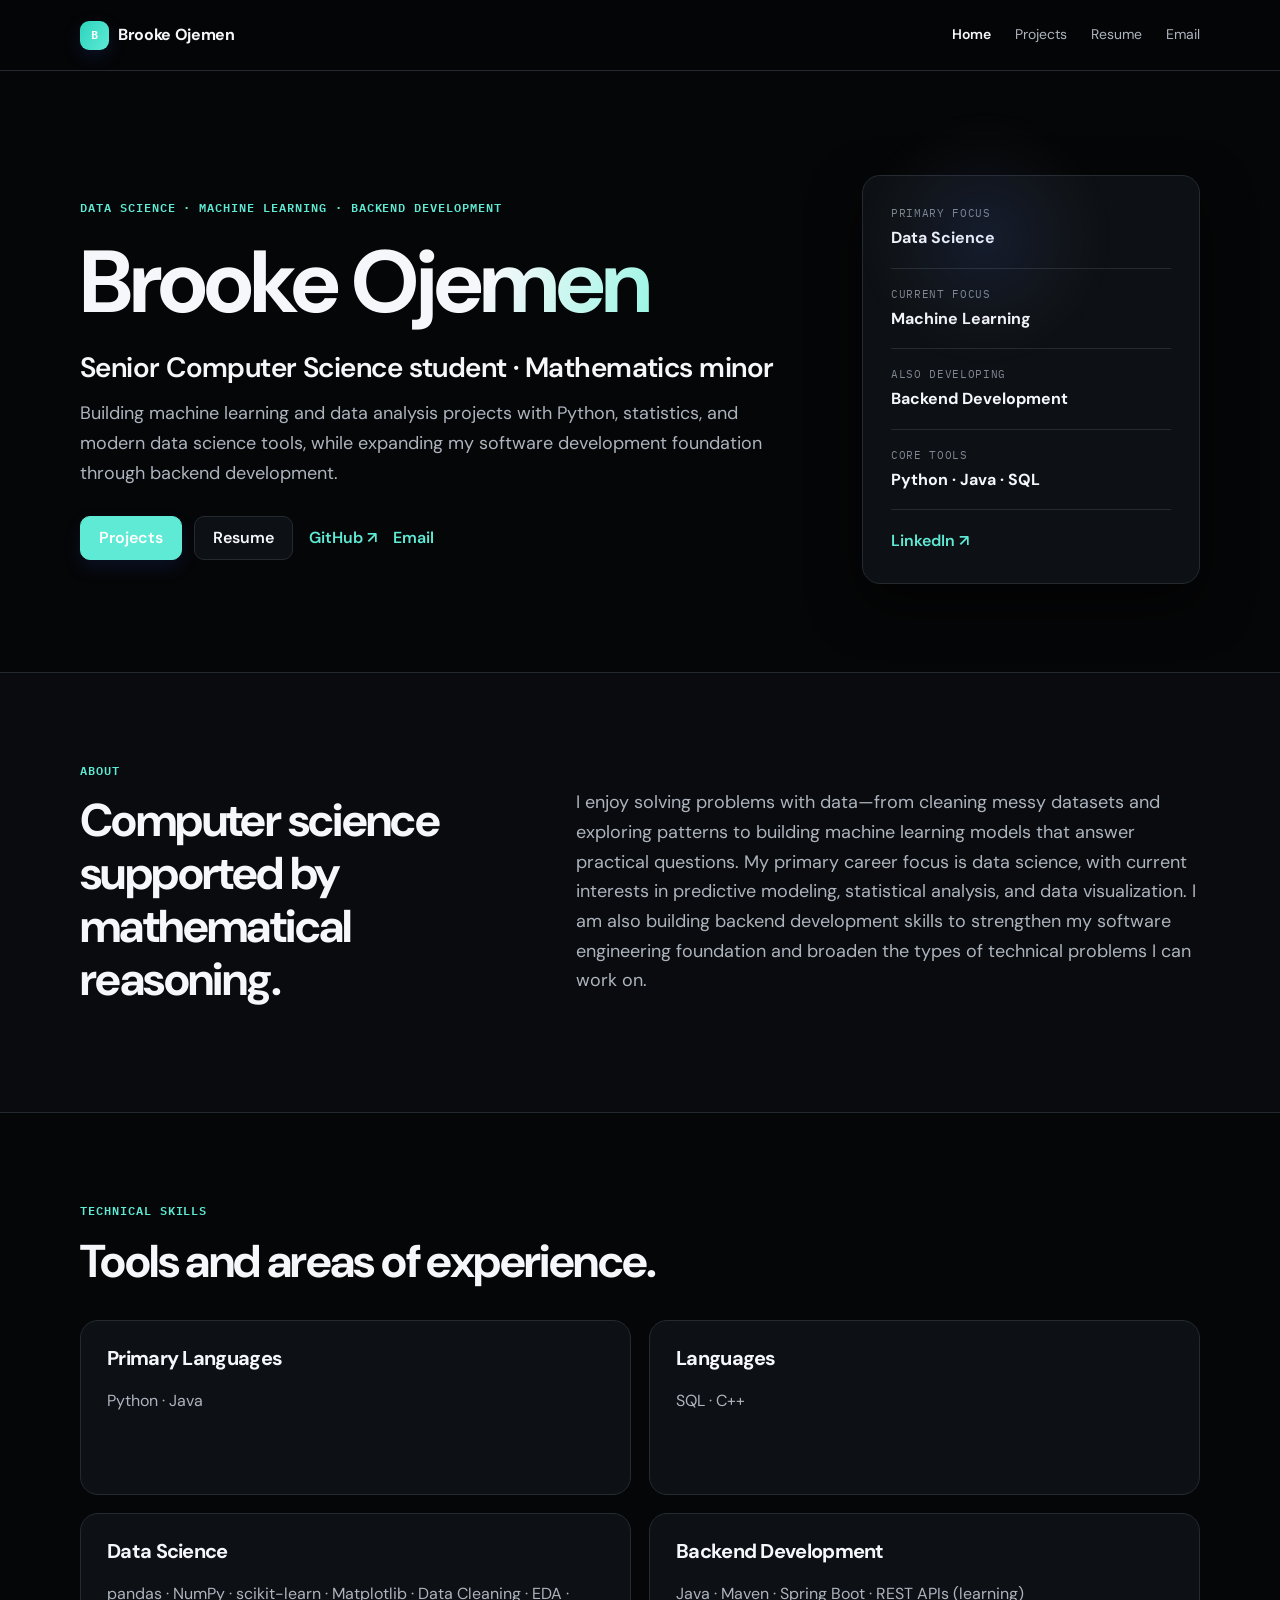
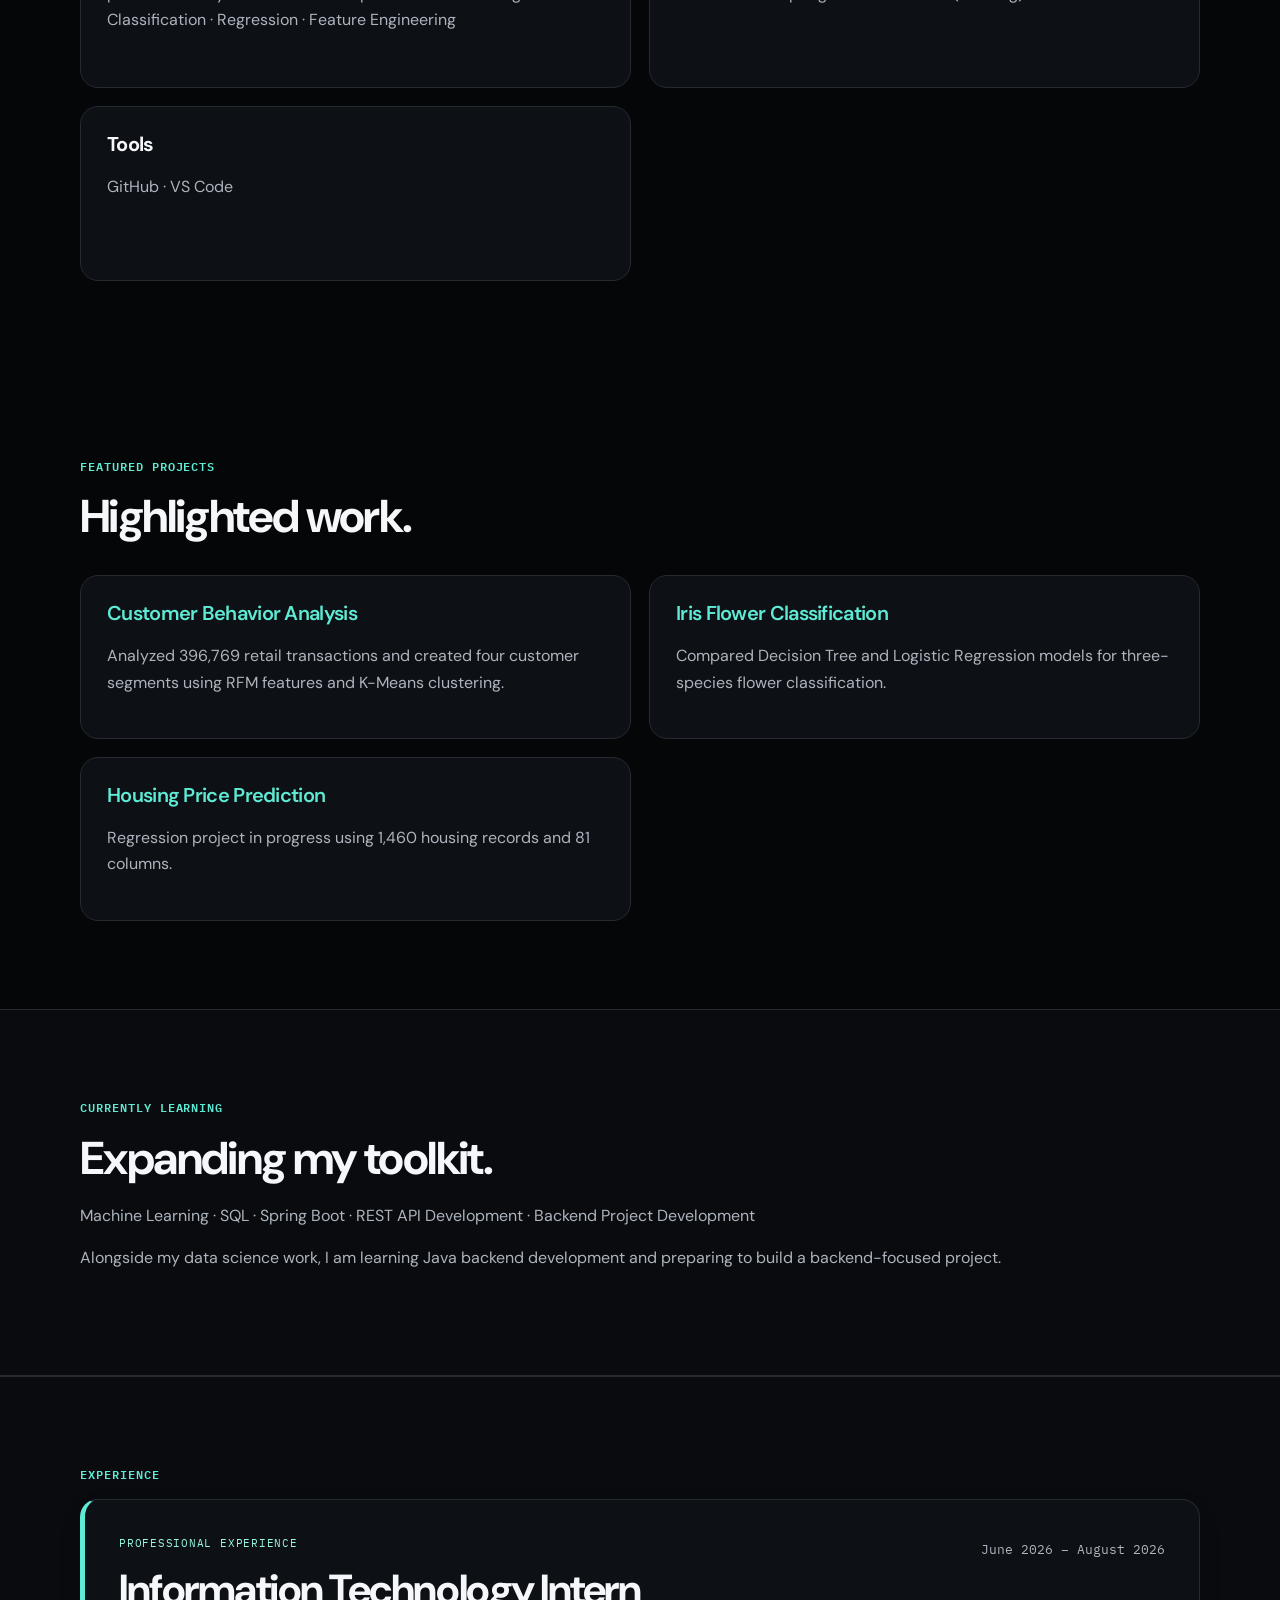
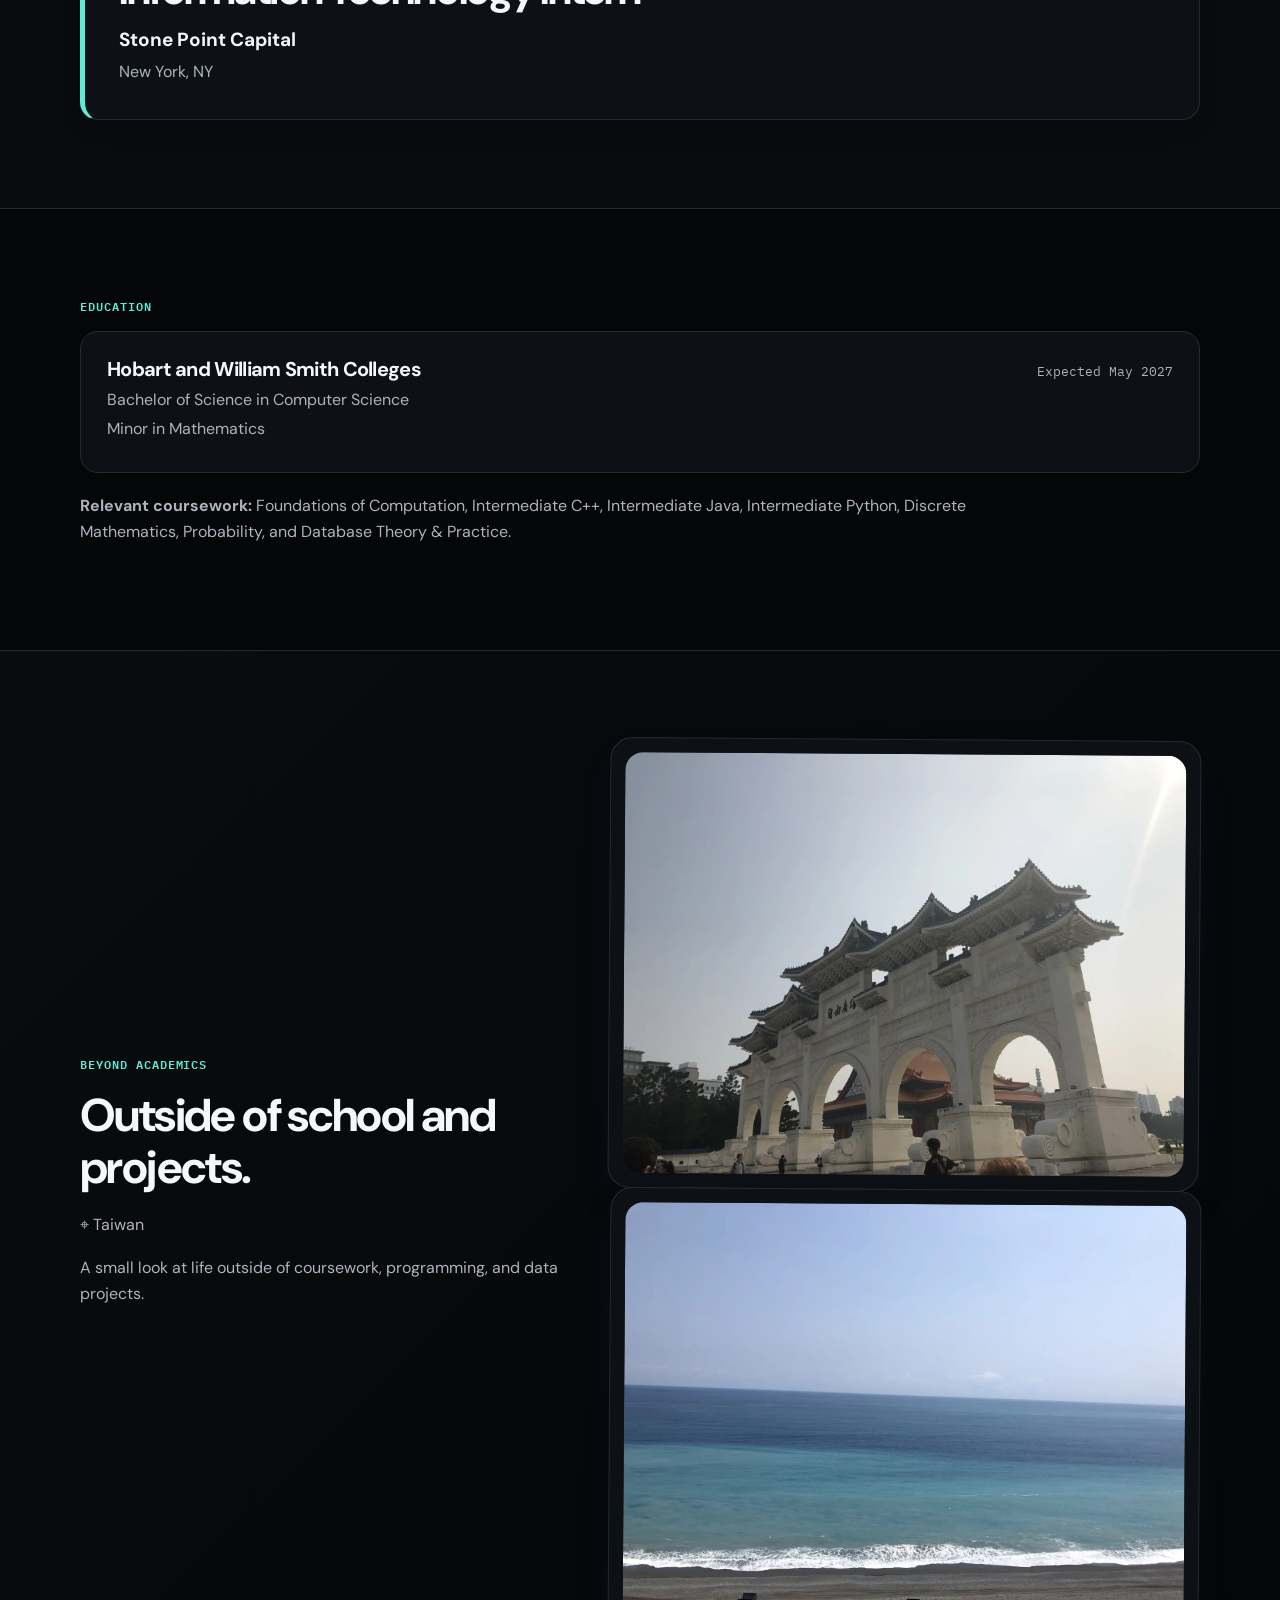
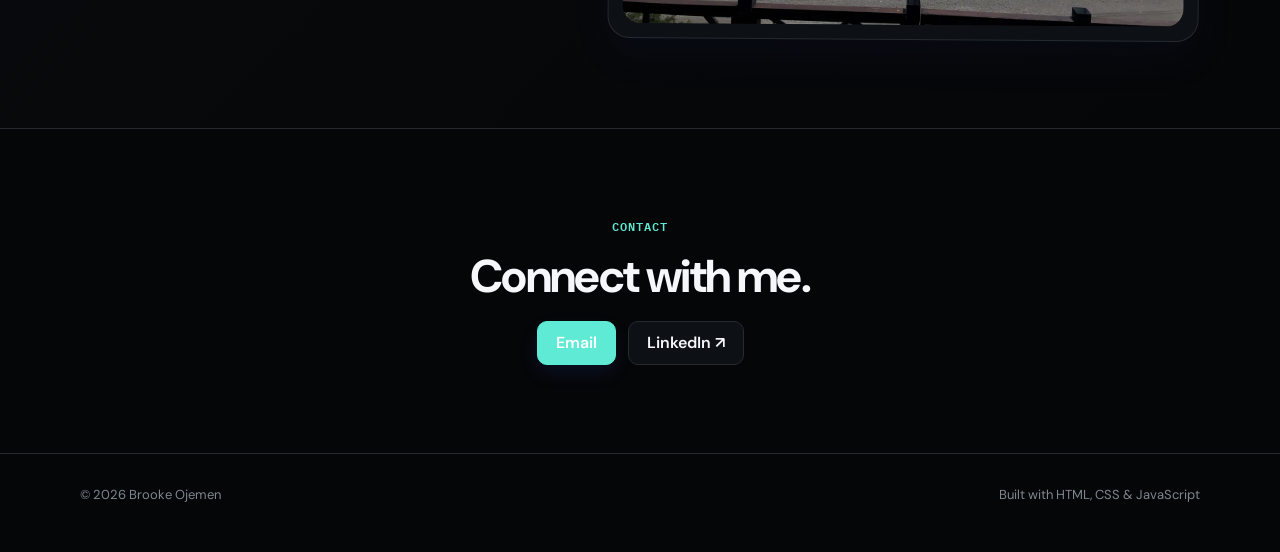
==== commit a881df5d: "Update index.html" ====
--- a/index.html
+++ b/index.html
@@ -10,7 +10,6 @@
 <link crossorigin="" href="https://fonts.gstatic.com" rel="preconnect"/>
 <link href="https://fonts.googleapis.com/css2?family=DM+Sans:wght@400;500;600;700&amp;family=IBM+Plex+Mono:wght@400;500;600&amp;display=swap" rel="stylesheet"/>
 <link href="style.css" rel="stylesheet"/>
-<link href="favicon.svg" rel="icon" type="image/svg+xml"/></head>
 <body>
 <nav class="site-nav">
 <div class="container nav-inner">
--- a/style.css
+++ b/style.css
@@ -6,11 +6,11 @@
   --muted: #626a73;
   --faint: #8a929b;
   --line: #e4e7eb;
-  --accent: #3157d5;
-  --accent-dark: #2442a6;
-  --accent-soft: #eef2ff;
-  --success: #2442a6;
-  --success-soft: #eef2ff;
+  --accent: #0F9F8F;
+  --accent-dark: #0B7F73;
+  --accent-soft: #E8F8F5;
+  --success: #0B7F73;
+  --success-soft: #E8F8F5;
   --warn: #91650a;
   --warn-soft: #fff7df;
   --danger: #b42318;
@@ -188,14 +188,14 @@
 
 /* ============================================================
    Brooke-specific personality
-   Primary accent: professional blue
+   Primary accent: professional teal
    Secondary accent: neutral gray
    ============================================================ */
 :root {
-  --accent-bright: #5577e6;
+  --accent-bright: #2DD4BF;
   --neutral-accent: #6b7280;
   --neutral-soft: #f1f3f5;
-  --accent-gradient: linear-gradient(120deg, #3157d5 0%, #5577e6 62%, #6b7280 140%);
+  --accent-gradient: linear-gradient(120deg, #0F9F8F 0%, #2DD4BF 62%, #6b7280 140%);
 }
 
 .brand { display: inline-flex; align-items: center; gap: 9px; }
@@ -612,7 +612,7 @@
   background:
     radial-gradient(circle at 22% 25%, rgba(85,119,230,.28), transparent 22%),
     radial-gradient(circle at 78% 72%, rgba(107,114,128,.22), transparent 24%),
-    linear-gradient(135deg, #eef2ff, #f5f6f8);
+    linear-gradient(135deg, #E8F8F5, #f5f6f8);
   border: 1px dashed #d8deea;
   color: var(--accent-dark);
   font-family: var(--mono);
@@ -699,10 +699,10 @@
   color-scheme: light;
   --nav-bg: rgba(255,255,255,.92);
   --card: #ffffff;
-  --accent-bright: #5577e6;
+  --accent-bright: #2DD4BF;
   --neutral-accent: #6b7280;
   --neutral-soft: #f1f3f5;
-  --accent-gradient: linear-gradient(120deg, #2442a6, #5577e6);
+  --accent-gradient: linear-gradient(120deg, #0B7F73, #2DD4BF);
 }
 
 html[data-theme="dark"] {
@@ -714,18 +714,18 @@
   --muted: #aeb6c2;
   --faint: #7f8998;
   --line: #2a3240;
-  --accent: #8da6ff;
-  --accent-dark: #b0c0ff;
-  --accent-soft: #202b4d;
-  --success: #aab9ee;
-  --success-soft: #202b4d;
+  --accent: #5EEAD4;
+  --accent-dark: #99F6E4;
+  --accent-soft: #123A36;
+  --success: #5EEAD4;
+  --success-soft: #123A36;
   --warn: #d7c28c;
   --warn-soft: #302b20;
   --danger: #ffaaa3;
   --shadow: 0 18px 46px rgba(0,0,0,.32);
   --nav-bg: rgba(14,17,22,.9);
   --card: #171c25;
-  --accent-gradient: linear-gradient(120deg, #718cff, #9fb1ff);
+  --accent-gradient: linear-gradient(120deg, #2DD4BF, #5EEAD4);
 }
 
 .site-nav { background: var(--nav-bg); }
@@ -778,7 +778,7 @@
 html[data-theme="dark"] .currently-badge,
 html[data-theme="dark"] .currently-card { background: rgba(23,28,37,.86); border-color: var(--line); }
 html[data-theme="dark"] .project-card__visual {
-  background: linear-gradient(135deg, #202b4d, #171c25 65%, #1d2330);
+  background: linear-gradient(135deg, #123A36, #171c25 65%, #1d2330);
 }
 html[data-theme="dark"] .timeline-dot { background: var(--bg); }
 html[data-theme="dark"] .tag { color: #c8ced8; }
@@ -841,11 +841,11 @@
   --muted: #adb4be;
   --faint: #7f8792;
   --line: #252a31;
-  --accent: #8ea7ff;
-  --accent-dark: #b7c5ff;
-  --accent-soft: #18203a;
-  --success: #b7c5ff;
-  --success-soft: #18203a;
+  --accent: #5EEAD4;
+  --accent-dark: #99F6E4;
+  --accent-soft: #123A36;
+  --success: #99F6E4;
+  --success-soft: #123A36;
   --warn: #e1c788;
   --warn-soft: #2b2419;
   --danger: #ffaaa3;
@@ -853,7 +853,7 @@
   --nav-bg: rgba(5, 6, 7, .92);
   --card: #0d1014;
   --neutral-soft: #111419;
-  --accent-gradient: linear-gradient(120deg, #718cff, #9fb1ff);
+  --accent-gradient: linear-gradient(120deg, #2DD4BF, #5EEAD4);
 }
 
 body { background: var(--bg); color: var(--text); }
@@ -883,7 +883,7 @@
 .tag { color: #c9d1dc; }
 .project-card:hover { border-color: #3c4657; }
 .project-card__visual {
-  background: linear-gradient(135deg, #18203a, #0d1014 65%, #111419);
+  background: linear-gradient(135deg, #123A36, #0d1014 65%, #111419);
 }
 .section--accent,
 .hobby-section {
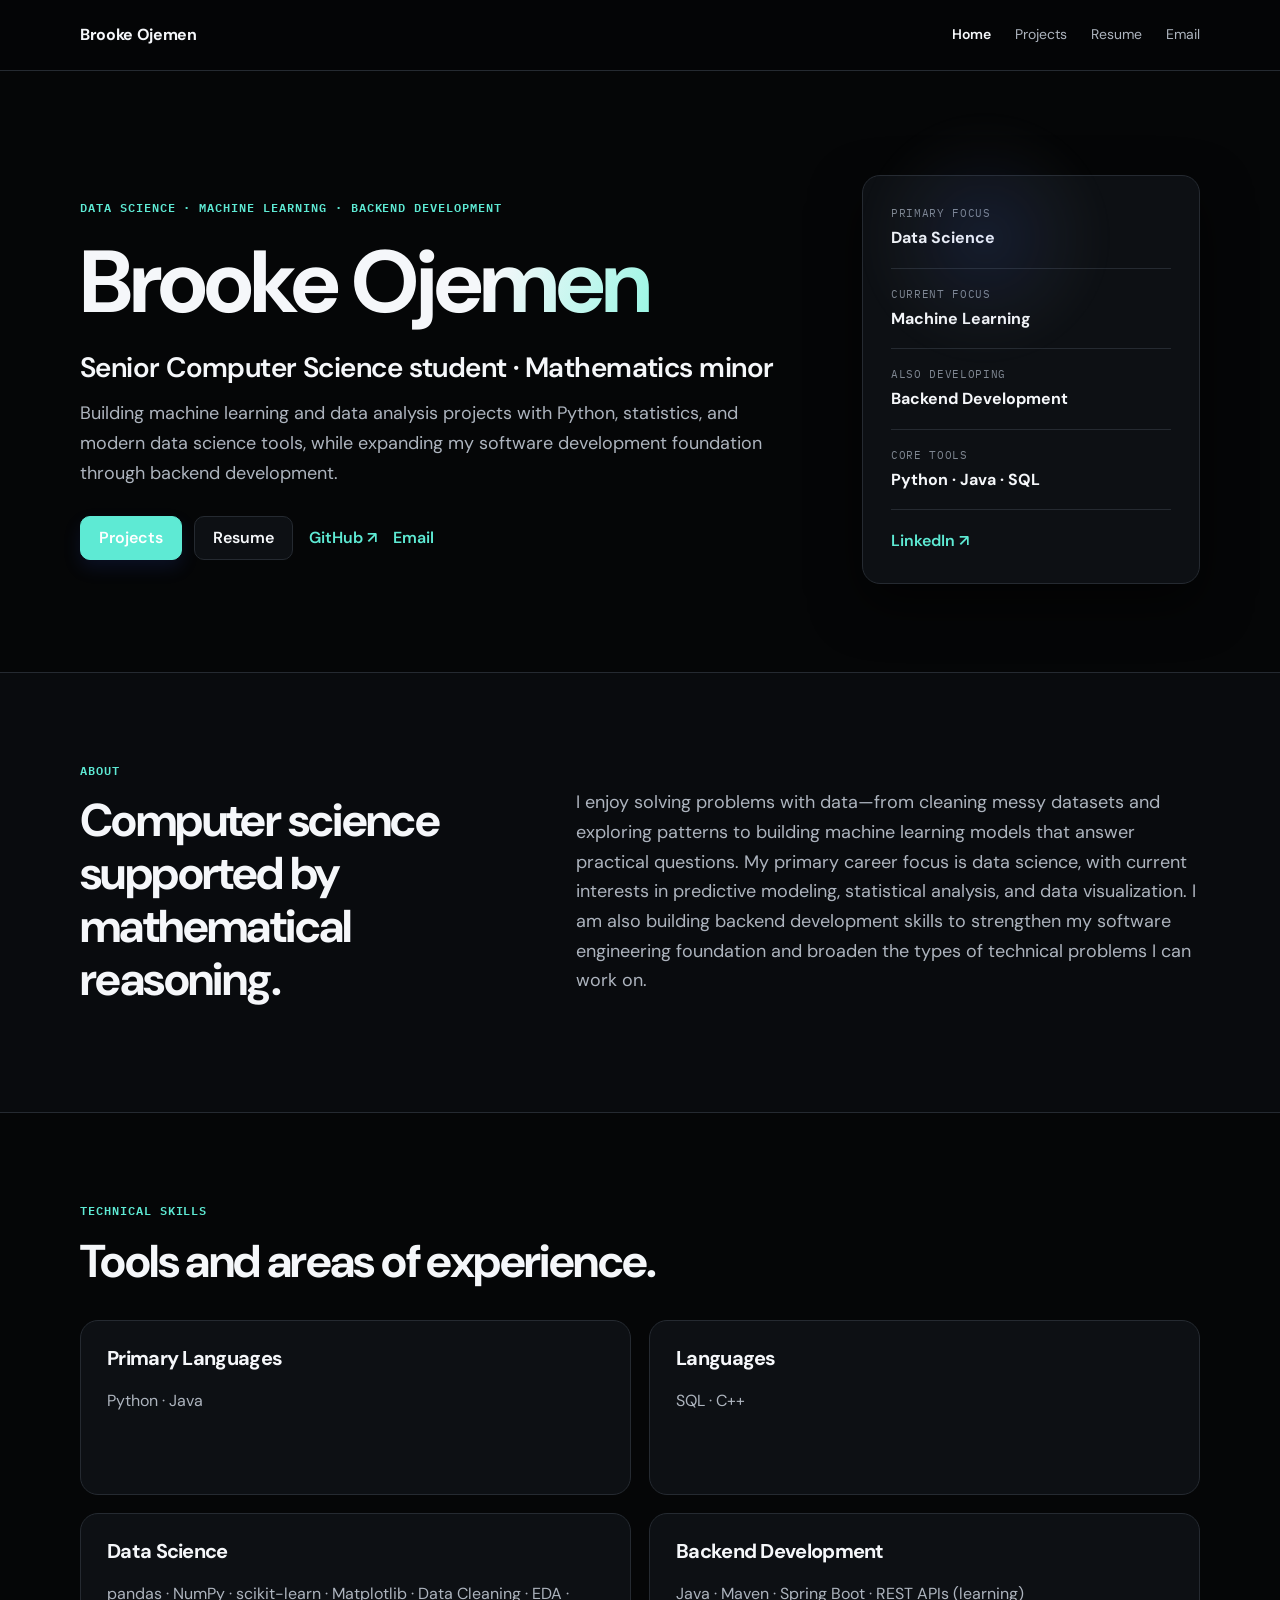
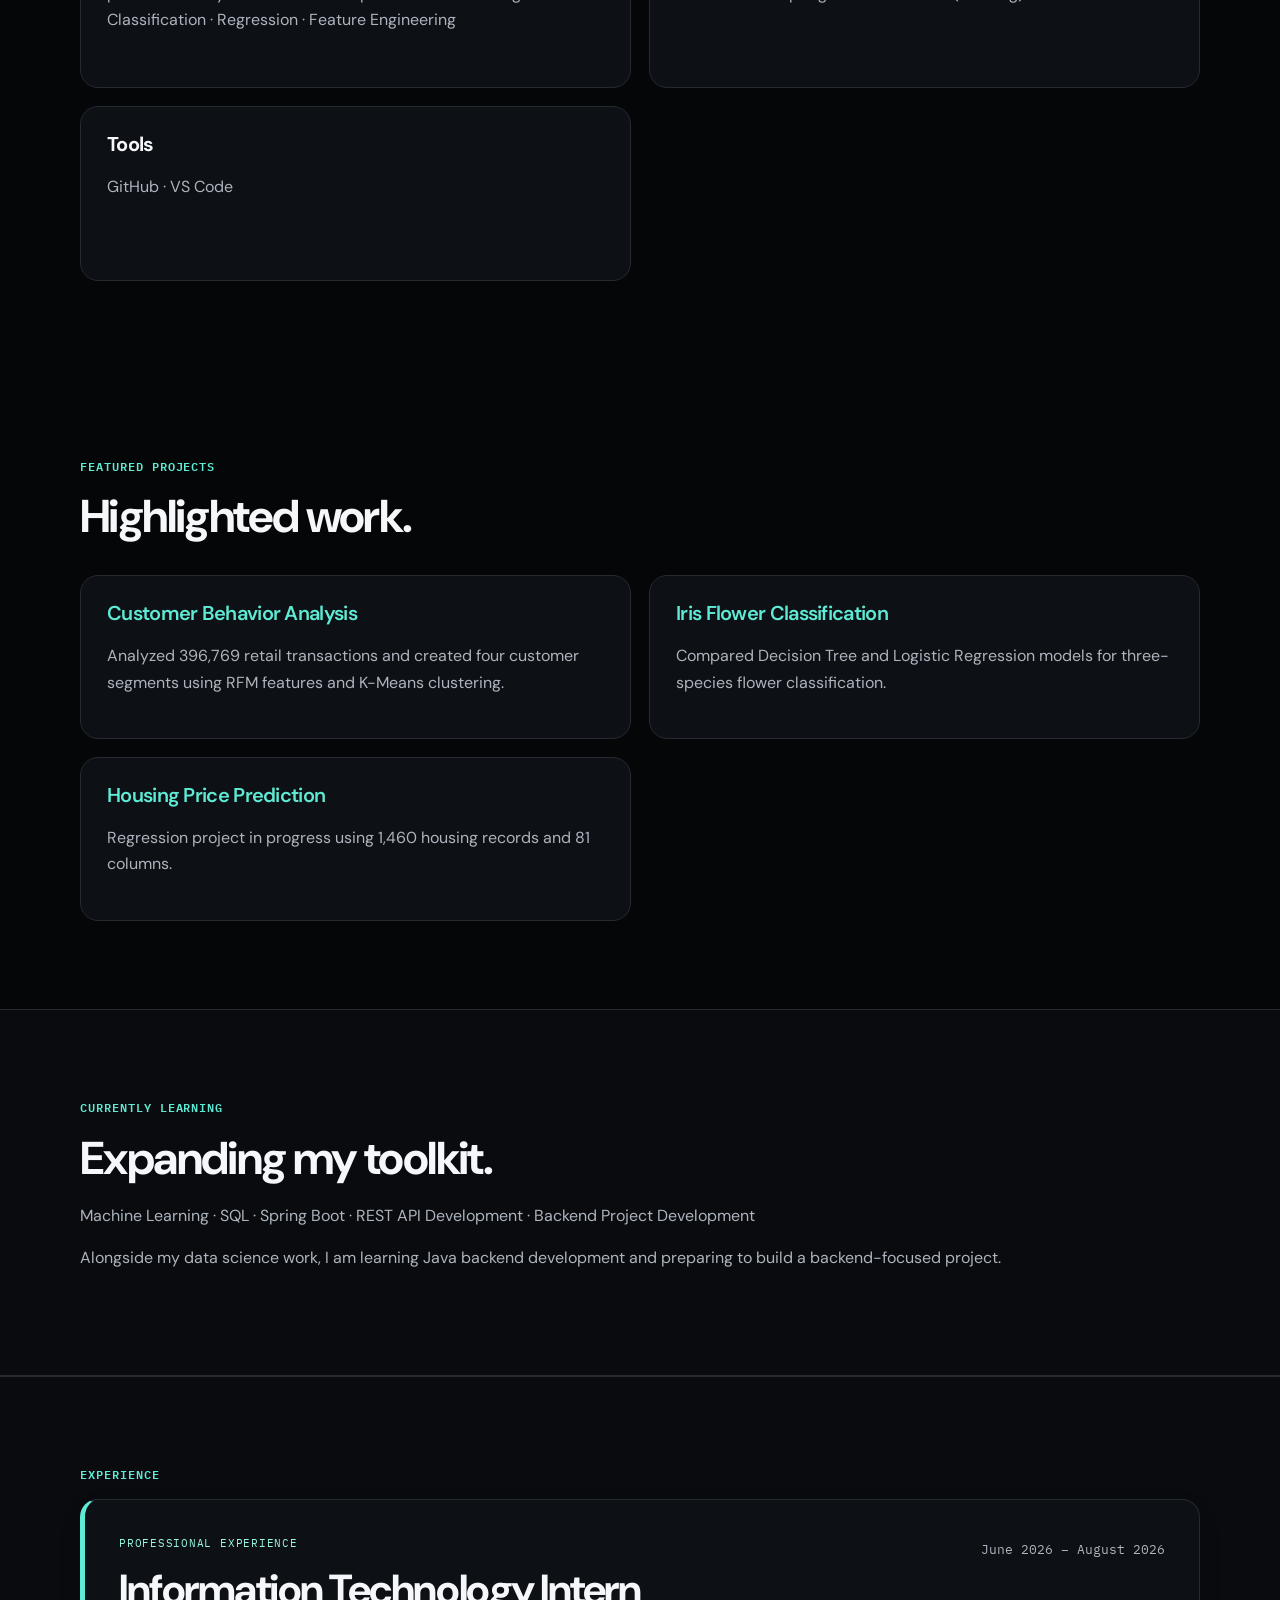
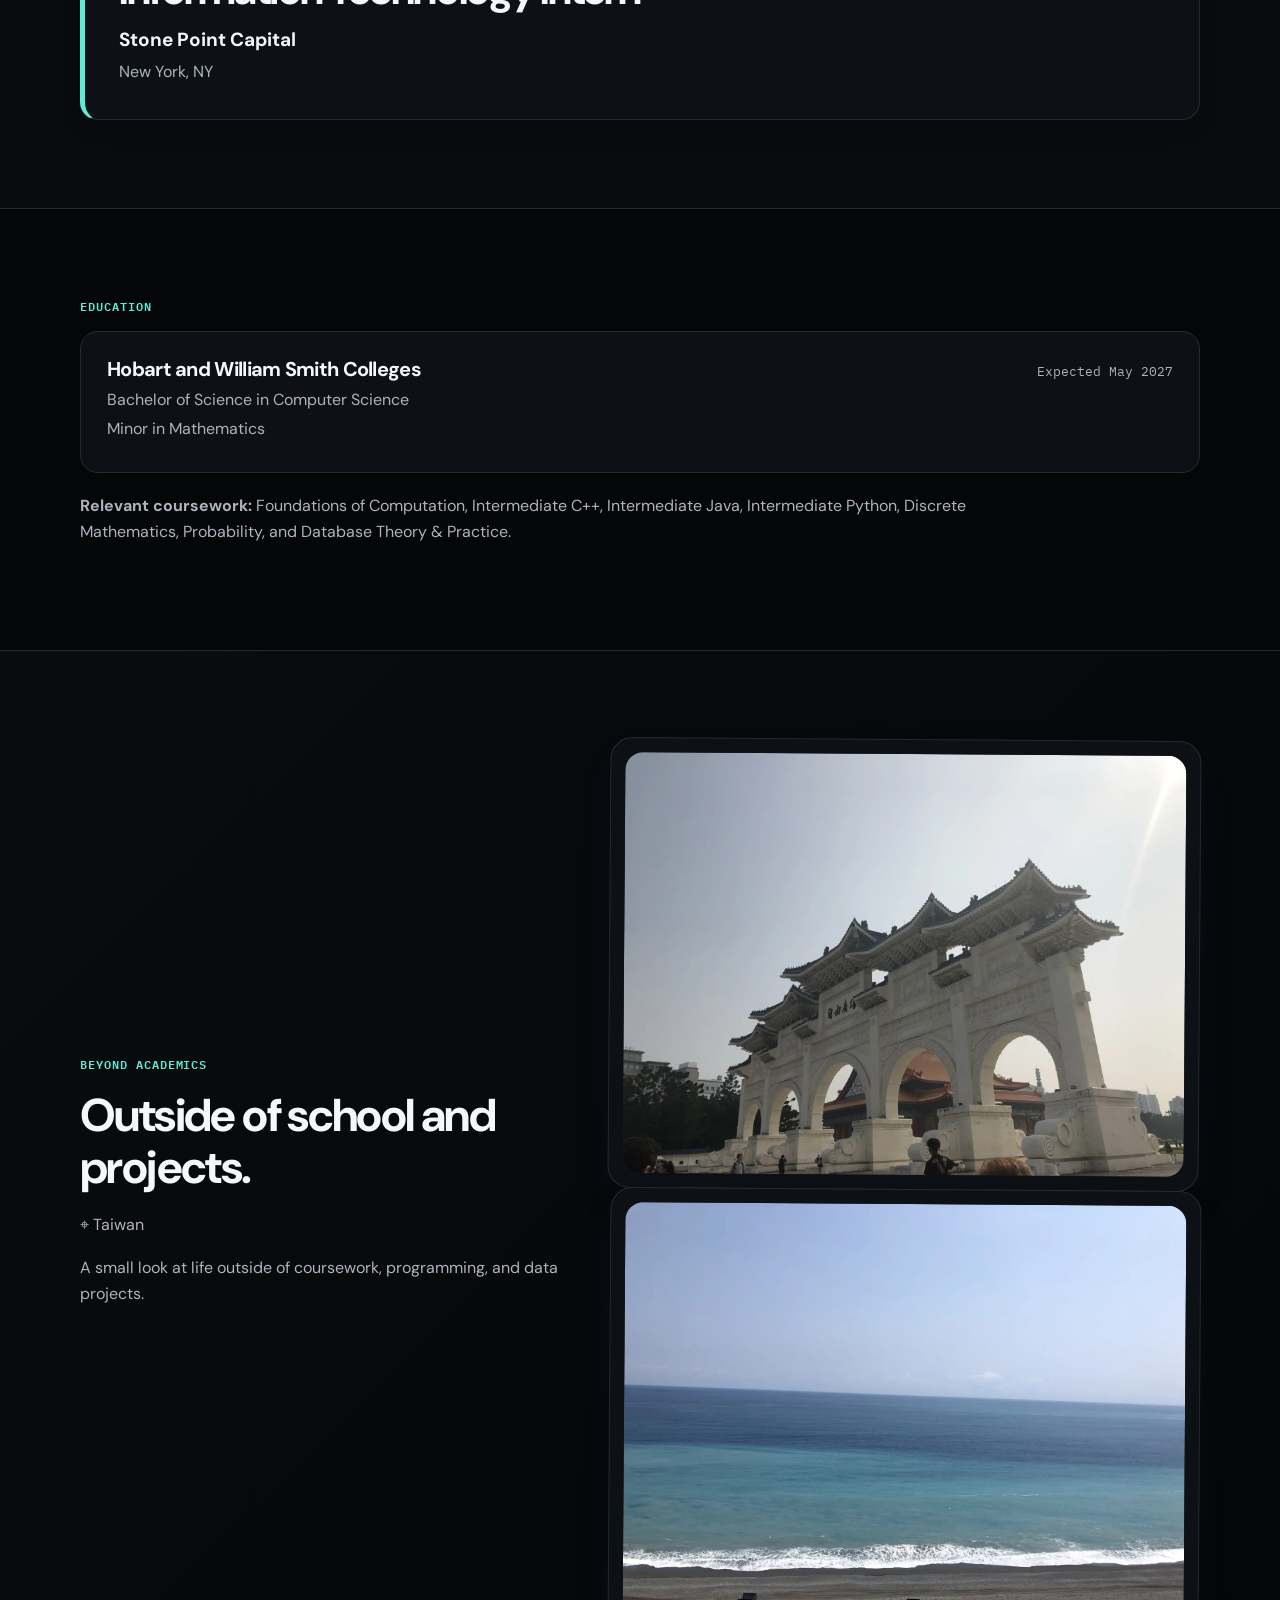
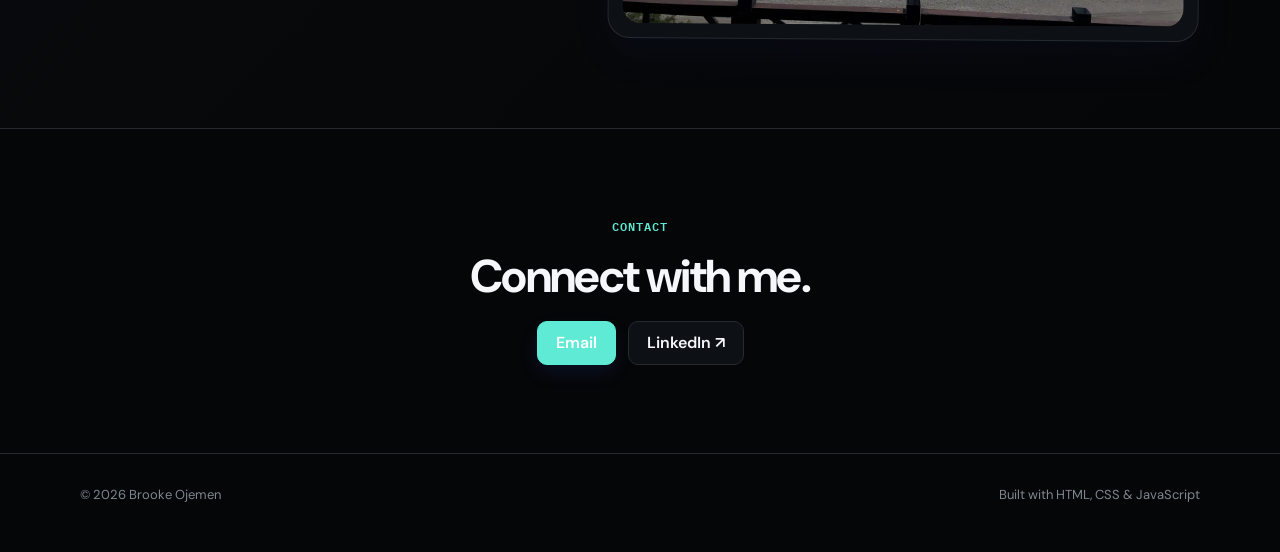
==== commit 67968915: "Update brand link in index.html" ====
--- a/index.html
+++ b/index.html
@@ -13,7 +13,7 @@
 <body>
 <nav class="site-nav">
 <div class="container nav-inner">
-<a class="brand" href="index.html"><span class="brand-mark">B</span> Brooke Ojemen</a>
+<a class="brand" href="index.html">Brooke Ojemen</a>
 <div class="nav-links">
 <a aria-current="page" href="index.html">Home</a>
 <a href="projects.html">Projects</a>
